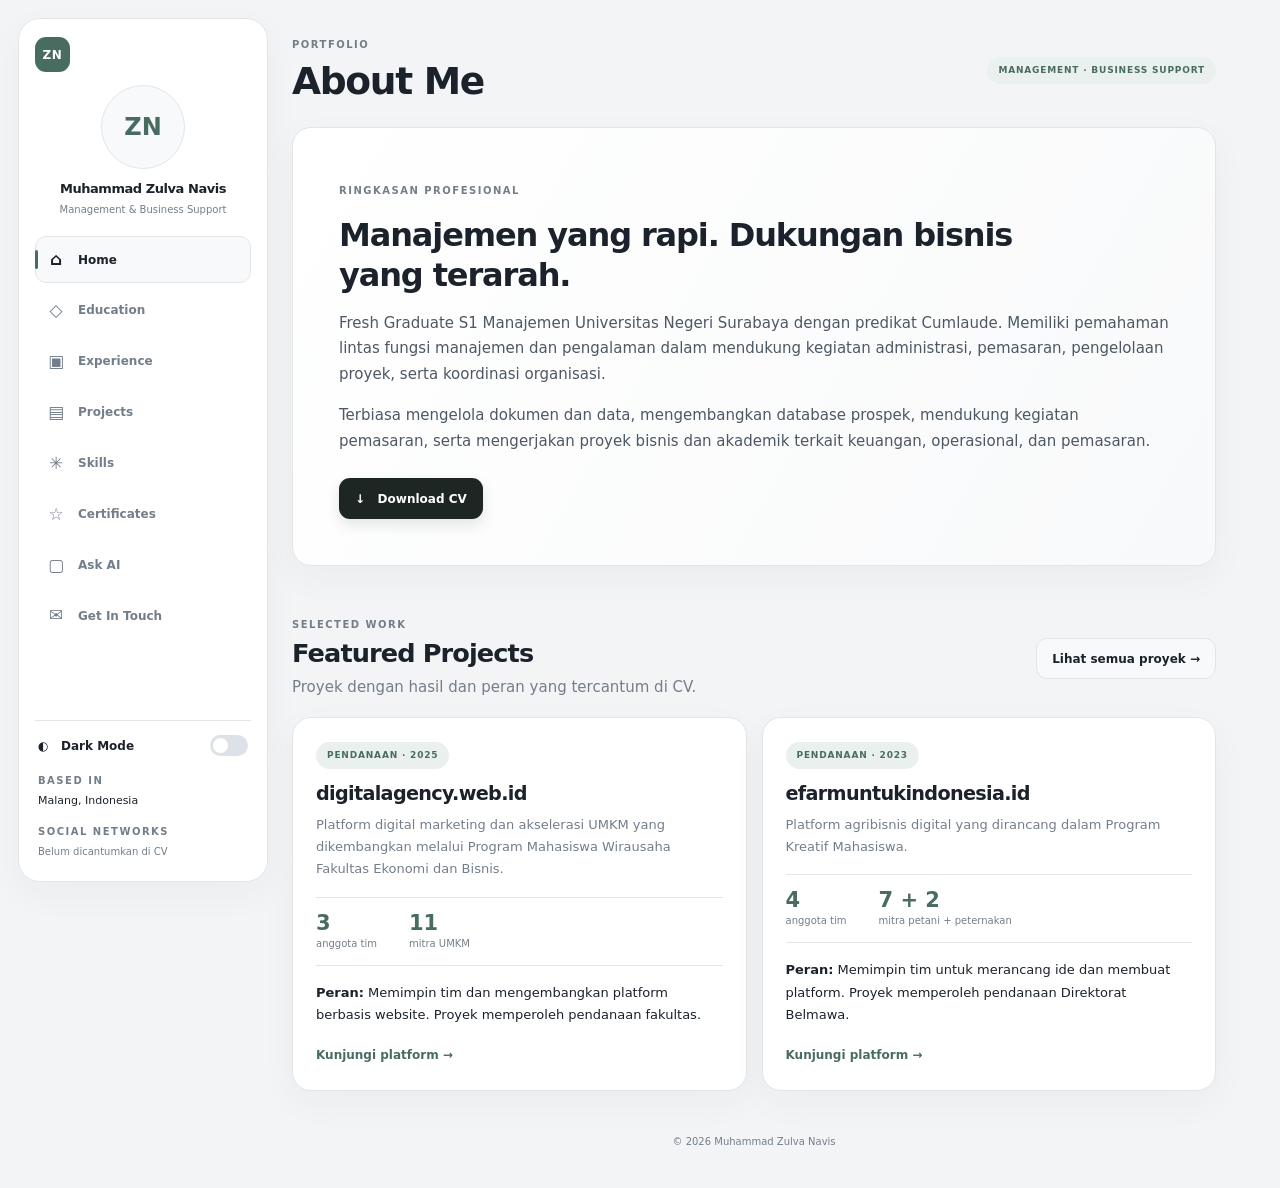
==== index.html @ bc04c15e "Update index.html" ====
<!doctype html>
<html lang="id">
<head>
  <meta charset="utf-8"><meta name="viewport" content="width=device-width, initial-scale=1">
  <meta name="description" content="Portfolio Muhammad Zulva Navis — Management & Business Support.">
  <title>Muhammad Zulva Navis | Portofolio</title>
  <link rel="stylesheet" href="styles.css">
</head>
<body data-page="home" data-level="root">
  <button class="mobile-menu" id="menu-toggle" aria-label="Buka menu" aria-expanded="false">☰</button>
  <div class="app-shell"><aside class="sidebar" id="sidebar"></aside>
    <main class="main-content">
      <header class="page-heading"><div><p class="eyebrow">PORTFOLIO</p><h1>About Me</h1></div><span class="status-pill">MANAGEMENT · BUSINESS SUPPORT</span></header>
      <section class="card intro-card"><p class="eyebrow">RINGKASAN PROFESIONAL</p><h2>Manajemen yang rapi. Dukungan bisnis yang terarah.</h2>
        <p>Fresh Graduate S1 Manajemen Universitas Negeri Surabaya dengan predikat Cumlaude. Memiliki pemahaman lintas fungsi manajemen dan pengalaman dalam mendukung kegiatan administrasi, pemasaran, pengelolaan proyek, serta koordinasi organisasi.</p>
        <p>Terbiasa mengelola dokumen dan data, mengembangkan database prospek, mendukung kegiatan pemasaran, serta mengerjakan proyek bisnis dan akademik terkait keuangan, operasional, dan pemasaran.</p>
        <a class="button primary" href="public/cv-muhammad-zulva-navis.pdf" download>↓ &nbsp; Download CV</a>
      </section>
      <section class="content-section"><div class="section-heading"><div><p class="eyebrow">SELECTED WORK</p><h2>Featured Projects</h2><p class="muted">Proyek dengan hasil dan peran yang tercantum di CV.</p></div><a class="button secondary" href="projects/">Lihat semua proyek →</a></div>
        <div class="project-grid">
          <article class="card project-card"><span class="tag">PENDANAAN · 2025</span><h3>digitalagency.web.id</h3><p>Platform digital marketing dan akselerasi UMKM yang dikembangkan melalui Program Mahasiswa Wirausaha Fakultas Ekonomi dan Bisnis.</p><div class="metrics"><div><strong>3</strong><span>anggota tim</span></div><div><strong>11</strong><span>mitra UMKM</span></div></div><p class="role"><b>Peran:</b> Memimpin tim dan mengembangkan platform berbasis website. Proyek memperoleh pendanaan fakultas.</p><a class="text-link" href="https://digitalagency.web.id" target="_blank" rel="noreferrer">Kunjungi platform →</a></article>
          <article class="card project-card"><span class="tag">PENDANAAN · 2023</span><h3>efarmuntukindonesia.id</h3><p>Platform agribisnis digital yang dirancang dalam Program Kreatif Mahasiswa.</p><div class="metrics"><div><strong>4</strong><span>anggota tim</span></div><div><strong>7 + 2</strong><span>mitra petani + peternakan</span></div></div><p class="role"><b>Peran:</b> Memimpin tim untuk merancang ide dan membuat platform. Proyek memperoleh pendanaan Direktorat Belmawa.</p><a class="text-link" href="https://efarmuntukindonesia.id" target="_blank" rel="noreferrer">Kunjungi platform →</a></article>
        </div>
      </section>
      <footer class="site-footer">© <span class="current-year"></span> Muhammad Zulva Navis</footer>
    </main>
  </div><script src="script.js"></script>
</body>
</html>
---- styles.css ----
:root{color-scheme:light;--bg:#f3f4f6;--surface:#fff;--surface-soft:#f8f9fa;--text:#1b222b;--muted:#737e8a;--line:#e2e6e9;--accent:#496c60;--accent-soft:#eaf0ed;--shadow:0 12px 36px #2330260a}
*{box-sizing:border-box}html{min-width:320px}body{margin:0;background:var(--bg);color:var(--text);font:15px/1.7 'DM Sans',Inter,ui-sans-serif,system-ui,-apple-system,'Segoe UI',sans-serif}h1,h2,h3{font-family:Manrope,Inter,ui-sans-serif,system-ui,-apple-system,'Segoe UI',sans-serif;line-height:1.25;letter-spacing:-.035em;margin-top:0}h1{font-size:clamp(1.8rem,3vw,2.35rem);margin:0}h2{font-size:clamp(1.25rem,2vw,1.7rem);margin:0 0 .65rem}h3{font-size:1.14rem;margin:0 0 .55rem}p{margin:.5rem 0 1rem}a{color:inherit}.app-shell{max-width:1600px;margin:0 auto}.sidebar{position:fixed;inset:18px auto 18px max(18px,calc((100vw - 1600px)/2 + 18px));width:250px;background:var(--surface);border:1px solid var(--line);border-radius:22px;padding:18px 16px;display:flex;flex-direction:column;z-index:5;overflow-y:auto;overscroll-behavior-y:contain;scrollbar-width:thin;scrollbar-color:var(--line) transparent;box-shadow:var(--shadow)}.brand{display:grid;place-items:center;width:35px;height:35px;border-radius:11px;background:var(--accent);color:#fff;text-decoration:none;font:800 12px Manrope,system-ui;letter-spacing:.06em}.identity{text-align:center;padding:13px 0 18px}.avatar{display:grid;place-items:center;width:84px;height:84px;margin:0 auto 12px;border:1px solid var(--line);border-radius:50%;background:var(--surface-soft);color:var(--accent);font:800 24px Manrope,system-ui;box-shadow:0 5px 15px #00000001}.identity h2{font-size:13px;margin:0 0 4px}.identity p{font-size:10px;color:var(--muted);margin:0}.sidebar nav{display:grid;gap:4px}.nav-link{position:relative;display:flex;align-items:center;gap:13px;min-height:39px;padding:8px 11px;border:1px solid transparent;border-radius:11px;text-decoration:none;color:var(--muted);font-size:12px;font-weight:650;transition:background .16s,color .16s,border-color .16s}.nav-icon{width:18px;text-align:center;font-size:17px}.nav-link:hover,.nav-link[aria-current="page"]{background:var(--surface-soft);border-color:var(--line);color:var(--text)}.nav-link[aria-current="page"]::before{content:'';width:3px;height:19px;position:absolute;margin-left:-12px;border-radius:4px;background:var(--accent)}.sidebar-bottom{margin-top:auto;padding:14px 3px 0;border-top:1px solid var(--line);font-size:11px}.sidebar-bottom p{margin:3px 0}.side-caption,.eyebrow{font-size:10px;letter-spacing:.15em;font-weight:750;color:var(--muted)}.theme-control{display:flex;align-items:center;justify-content:space-between;gap:10px;margin-bottom:16px;font-size:12px;font-weight:650;cursor:pointer}.theme-control input{position:absolute;opacity:0}.switch{width:38px;height:21px;border-radius:99px;background:#dce2e7;position:relative;transition:.2s}.switch::after{content:'';position:absolute;left:3px;top:3px;width:15px;height:15px;border-radius:50%;background:#fff;transition:.2s}.theme-control input:checked+.switch{background:var(--accent)}.theme-control input:checked+.switch::after{transform:translateX(17px)}.social-note{font-size:10px;color:var(--muted)}.main-content{margin-left:292px;padding:36px clamp(24px,5vw,74px) 28px 0;max-width:calc(1600px - 260px)}.page-heading,.section-heading{display:flex;justify-content:space-between;align-items:center;gap:18px;margin-bottom:22px}.page-heading{min-height:55px}.page-heading .eyebrow,.section-heading .eyebrow{margin:0 0 5px}.page-heading p.muted,.section-heading p.muted{margin:5px 0 0}.status-pill,.tag{display:inline-flex;align-items:center;border-radius:99px;background:var(--accent-soft);color:var(--accent);padding:6px 11px;font-weight:750;font-size:9px;letter-spacing:.09em}.card{background:var(--surface);border:1px solid var(--line);border-radius:19px;box-shadow:var(--shadow)}.intro-card{padding:clamp(24px,4vw,46px);background:linear-gradient(120deg,var(--surface),var(--surface-soft))}.intro-card h2{max-width:720px;font-size:clamp(1.5rem,2.5vw,2rem);margin:.5rem 0 1rem}.intro-card>p:not(.eyebrow){max-width:900px;color:#4d5864}.button{display:inline-flex;align-items:center;justify-content:center;min-height:41px;padding:9px 15px;border:1px solid transparent;border-radius:11px;text-decoration:none;font:700 12px 'DM Sans',Inter,system-ui,sans-serif;white-space:nowrap;cursor:pointer;transition:transform .15s,background .15s}.button:hover{transform:translateY(-1px)}.primary{background:#1d2622;color:white;box-shadow:0 6px 14px #12201b1c}.intro-card .button{margin-top:8px}.secondary{background:var(--surface-soft);border-color:var(--line);color:var(--text)}.content-section{margin-top:50px}.section-heading{margin-bottom:16px}.section-heading h2{margin:0}.muted{color:var(--muted)}.project-grid{display:grid;grid-template-columns:repeat(2,minmax(0,1fr));gap:15px}.project-card{padding:23px}.project-card h2,.project-card h3{font-size:1.2rem;margin:13px 0 7px;overflow-wrap:anywhere}.project-card>p{color:var(--muted);font-size:13px}.project-card .role{color:var(--text)}.metrics{display:flex;gap:32px;margin:16px 0;padding:13px 0;border-block:1px solid var(--line)}.metrics div{display:grid}.metrics strong{font:800 21px Manrope,system-ui;color:var(--accent)}.metrics span{font-size:10px;color:var(--muted)}.text-link{font-size:12px;color:var(--accent);font-weight:750;text-decoration:none}.text-link:hover{text-decoration:underline}.site-footer{padding:42px 0 10px;text-align:center;color:var(--muted);font-size:10px}.education-card{display:flex;align-items:center;gap:22px;padding:clamp(25px,5vw,48px)}.edu-mark{display:grid;place-items:center;flex:0 0 auto;width:74px;height:74px;border-radius:18px;background:var(--accent-soft);color:var(--accent);font:800 14px Manrope,system-ui}.education-card h2{font-size:1.65rem}.education-card p{margin:.3rem 0}.education-facts{display:flex;gap:12px;margin-top:18px}.education-facts span{padding:7px 11px;background:var(--surface-soft);border:1px solid var(--line);border-radius:10px;font-size:12px}.education-facts b{color:var(--accent)}.timeline{display:grid;gap:14px}.timeline-card{padding:23px 25px;border-left:3px solid var(--accent)}.date{color:var(--accent);font-size:10px;letter-spacing:.1em;font-weight:750}.timeline-card h2,.leadership-card h2{margin:7px 0 2px;font-size:1.2rem}.timeline-card p{margin:2px 0}.timeline-card ul{padding-left:19px;margin:.8rem 0 0;color:#4e5966;font-size:13px}.timeline-card li+li{margin-top:5px}.leadership-card{padding:25px}.leadership-card>p{color:#4e5966}.highlight-stat{display:flex;align-items:center;gap:14px;padding:14px 17px;margin-top:17px;border-radius:13px;background:var(--accent-soft)}.highlight-stat strong{font:800 28px Manrope,system-ui;color:var(--accent)}.highlight-stat span{font-size:12px;color:var(--muted)}.project-list{display:grid;gap:14px}.project-list .project-card{padding:24px 26px}.project-list .project-card h2{font-size:1.35rem}.project-list .metrics{max-width:340px}.skills-grid{display:grid;grid-template-columns:repeat(2,minmax(0,1fr));gap:15px}.skills-card{padding:25px}.icon-tile{display:grid;place-items:center;width:40px;height:40px;border-radius:12px;background:var(--accent-soft);color:var(--accent);font-size:19px}.skills-card .eyebrow{margin:18px 0 5px}.skills-card h2{font-size:1.25rem}.tag-list{display:flex;flex-wrap:wrap;gap:8px;list-style:none;padding:0;margin:16px 0 0}.tag-list li{padding:7px 10px;border:1px solid var(--line);background:var(--surface-soft);border-radius:9px;color:var(--muted);font-size:11px}.note{font-size:11px;color:var(--muted);margin:14px 3px}.certificate-grid{display:grid;grid-template-columns:repeat(2,minmax(0,1fr));gap:13px}.certificate-card{padding:21px}.certificate-card h2{font-size:1rem;margin:9px 0 5px}.certificate-card p{font-size:12px;color:var(--muted);margin:0}.ask-card{max-width:880px;padding:26px}.ask-intro{display:flex;gap:14px;align-items:flex-start;margin-bottom:22px}.ask-intro h2{font-size:1.25rem;margin:2px 0 5px}.ask-intro p{font-size:12px;margin:0}.ask-card label{display:block;font-weight:700;font-size:12px;margin-bottom:8px}.ask-row{display:flex;gap:9px}.ask-row input{flex:1;min-width:0;border:1px solid var(--line);border-radius:11px;padding:10px 13px;background:var(--surface-soft);color:var(--text);font:inherit;font-size:13px}.suggestions{display:flex;flex-wrap:wrap;gap:8px;margin-top:12px}.suggestions button{border:1px solid var(--line);border-radius:99px;background:var(--surface-soft);color:var(--muted);padding:7px 10px;font:600 10px 'DM Sans',Inter,system-ui,sans-serif;cursor:pointer}.suggestions button:hover{color:var(--text);border-color:var(--accent)}.answer{min-height:48px;padding:13px 15px;margin-top:16px;border-radius:11px;background:var(--surface-soft);color:var(--muted);font-size:12px}.contact-card{max-width:850px;padding:clamp(25px,5vw,46px)}.contact-card h2{max-width:600px;margin:.5rem 0;font-size:clamp(1.45rem,2.4vw,1.9rem)}.contact-methods{display:grid;gap:10px;margin-top:28px}.contact-method{display:flex;align-items:center;gap:13px;padding:13px;border:1px solid var(--line);border-radius:13px;text-decoration:none;background:var(--surface-soft)}.contact-method>span:nth-child(2){display:grid;min-width:0}.contact-method small{font-size:9px;color:var(--muted);letter-spacing:.12em;font-weight:750}.contact-method b{font-size:12px;overflow-wrap:anywhere}.contact-method .arrow{margin-left:auto;color:var(--accent)}
.mobile-menu{display:none}body.dark{color-scheme:dark;--bg:#121715;--surface:#1a211e;--surface-soft:#202925;--text:#edf3ef;--muted:#a1ada6;--line:#303b35;--accent:#91bda8;--accent-soft:#263a31;--shadow:0 12px 36px #0002}body.dark .intro-card>p:not(.eyebrow),body.dark .timeline-card ul,body.dark .leadership-card>p{color:#c3cec7}
@media(max-width:1000px){.sidebar{width:218px;left:12px;inset-block:12px}.main-content{margin-left:252px;padding-right:22px}.certificate-grid,.skills-grid{grid-template-columns:1fr 1fr}}
@media(max-width:700px){.sidebar{inset:0 auto 0 0;width:min(82vw,290px);border-radius:0 20px 20px 0;transform:translateX(-105%);transition:transform .24s;box-shadow:0 0 0 100vmax #0006}.sidebar.open{transform:translateX(0)}.main-content{margin-left:0;padding:22px}.page-heading:not(:has(.status-pill)){align-items:flex-start}.section-heading{flex-direction:column}.section-heading>.button{margin-top:3px}.education-card{gap:13px}.education-card h2{font-size:1.2rem}.project-grid{grid-template-columns:1fr}.certificate-grid,.skills-grid{grid-template-columns:1fr}.mobile-menu{display:block}}
@media(max-width:390px){.page-heading:not(:has(.status-pill)){align-items:flex-start}.section-heading{flex-direction:column}.section-heading>.button{margin-top:3px}.education-card{gap:13px}.education-card h2{font-size:1rem}.education-card .edu-mark{width:60px;height:60px;font-size:11px}.education-facts{flex-direction:column}.education-facts span{font-size:10px}.timeline-card{padding:16px 18px}.project-card h2,.project-card h3{font-size:1rem}.contact-card h2{font-size:1.2rem}.ask-card{padding:16px}.contact-methods{gap:8px}.contact-method{padding:10px;font-size:11px}}
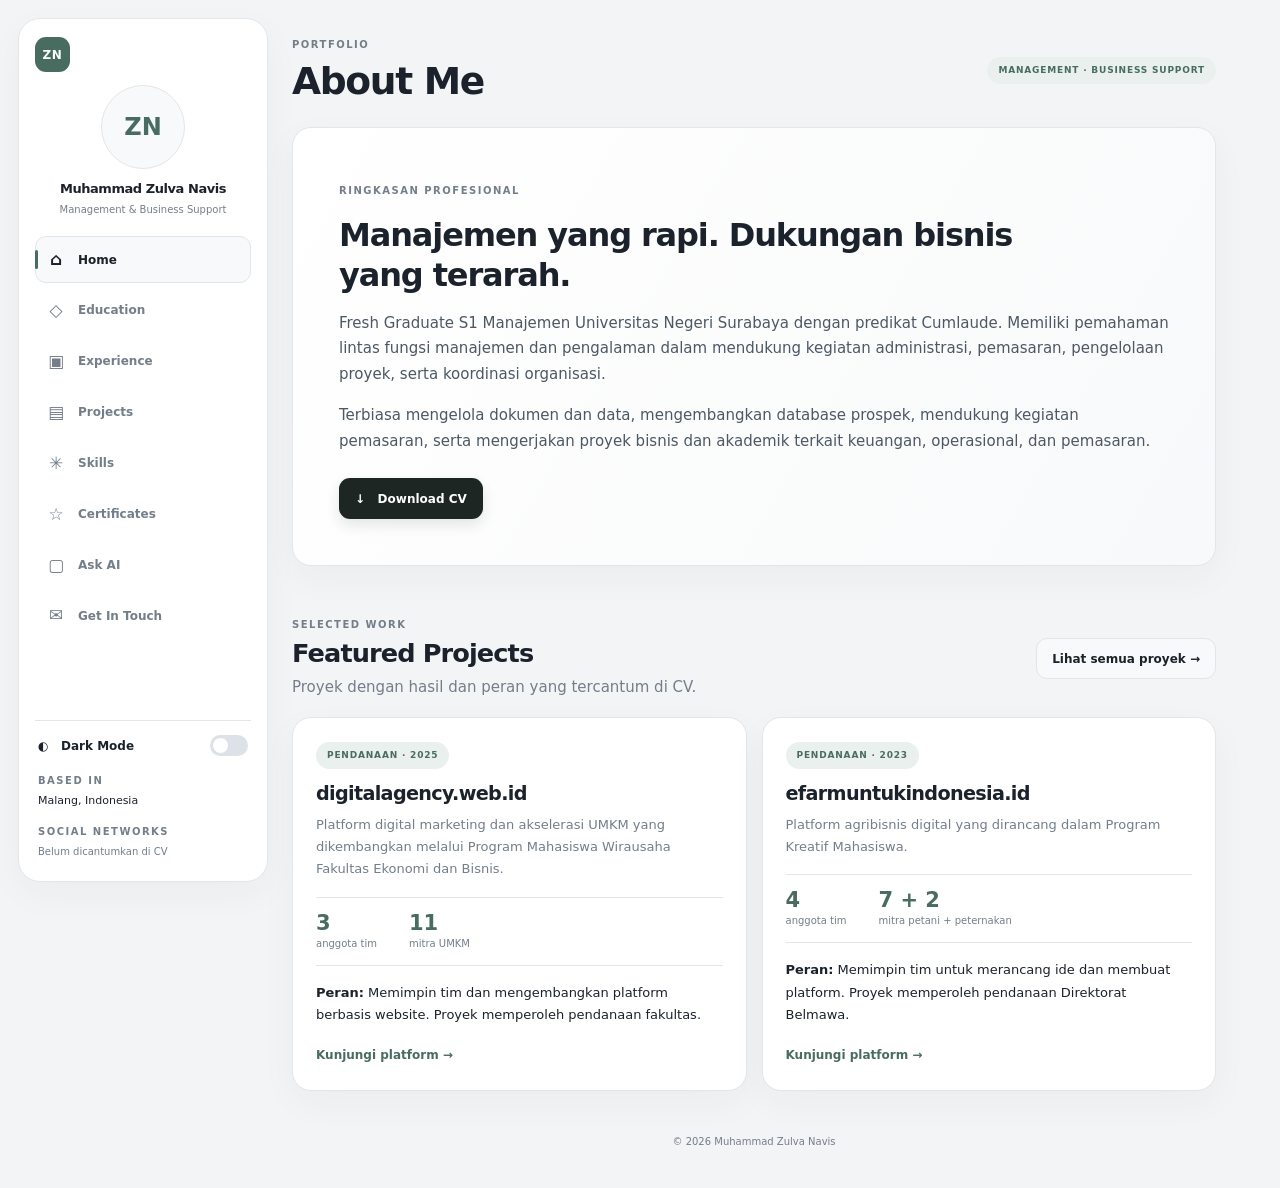
==== commit aa47cb6f: "Update index.html" ====
--- a/index.html
+++ b/index.html
@@ -3,7 +3,7 @@
 <head>
   <meta charset="utf-8"><meta name="viewport" content="width=device-width, initial-scale=1">
   <meta name="description" content="Portfolio Muhammad Zulva Navis — Management & Business Support.">
-  <title>Muhammad Zulva Navis | Portofolio</title>
+  <title>Muhammad Zulva Navis | Portfolio</title>
   <link rel="stylesheet" href="styles.css">
 </head>
 <body data-page="home" data-level="root">
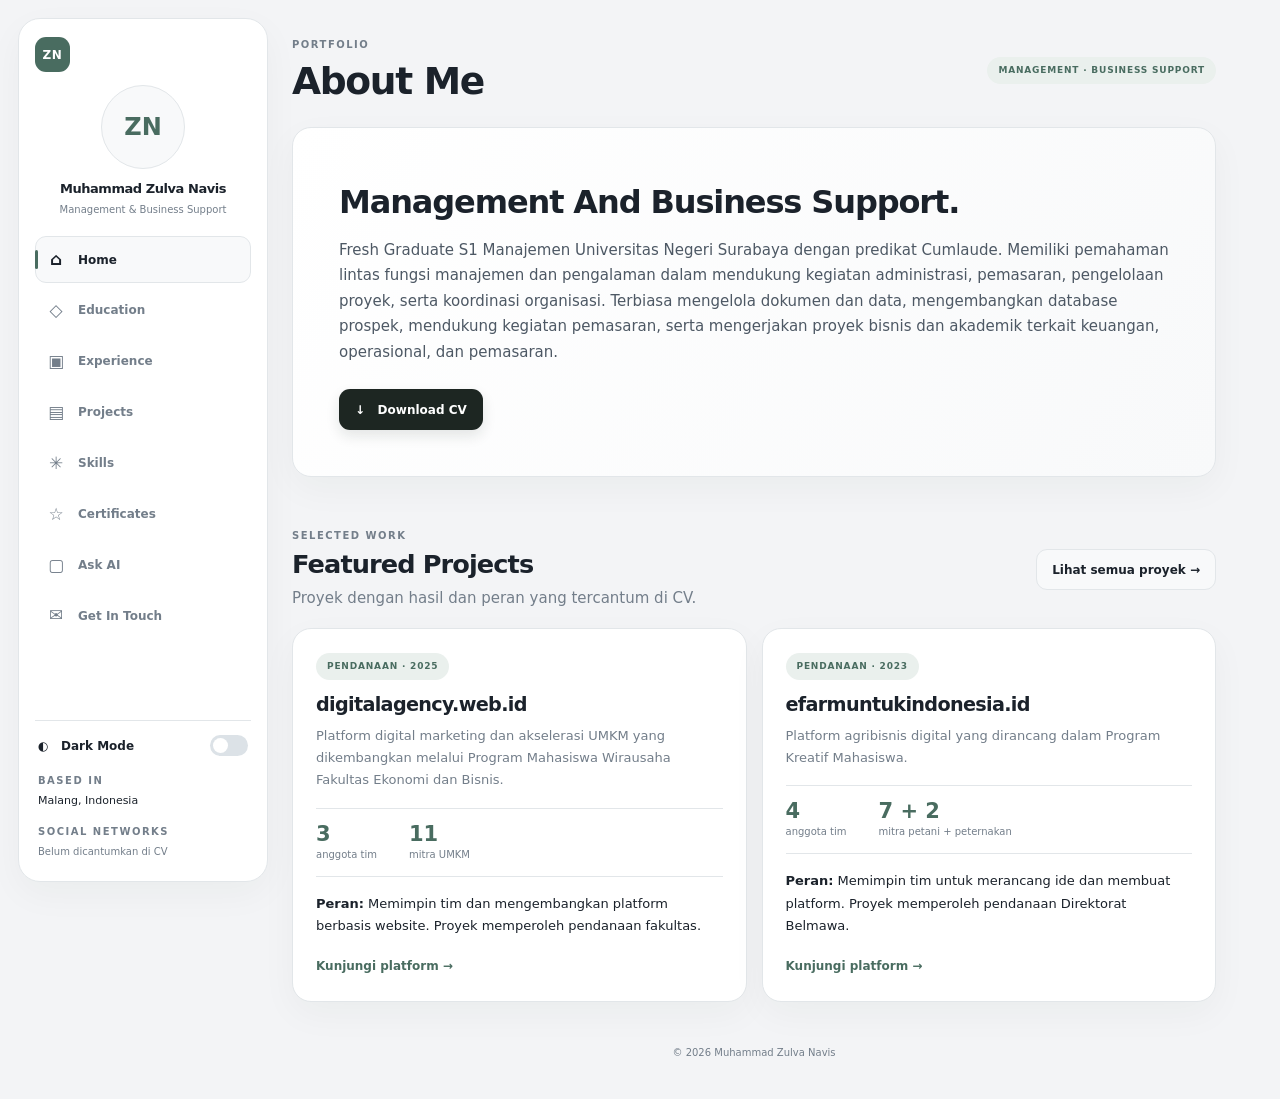
==== commit 7af12dbc: "Update index.html" ====
--- a/index.html
+++ b/index.html
@@ -11,9 +11,8 @@
   <div class="app-shell"><aside class="sidebar" id="sidebar"></aside>
     <main class="main-content">
       <header class="page-heading"><div><p class="eyebrow">PORTFOLIO</p><h1>About Me</h1></div><span class="status-pill">MANAGEMENT · BUSINESS SUPPORT</span></header>
-      <section class="card intro-card"><p class="eyebrow">RINGKASAN PROFESIONAL</p><h2>Manajemen yang rapi. Dukungan bisnis yang terarah.</h2>
-        <p>Fresh Graduate S1 Manajemen Universitas Negeri Surabaya dengan predikat Cumlaude. Memiliki pemahaman lintas fungsi manajemen dan pengalaman dalam mendukung kegiatan administrasi, pemasaran, pengelolaan proyek, serta koordinasi organisasi.</p>
-        <p>Terbiasa mengelola dokumen dan data, mengembangkan database prospek, mendukung kegiatan pemasaran, serta mengerjakan proyek bisnis dan akademik terkait keuangan, operasional, dan pemasaran.</p>
+      <section class="card intro-card"><h2>Management And Business Support.</h2>
+        <p>Fresh Graduate S1 Manajemen Universitas Negeri Surabaya dengan predikat Cumlaude. Memiliki pemahaman lintas fungsi manajemen dan pengalaman dalam mendukung kegiatan administrasi, pemasaran, pengelolaan proyek, serta koordinasi organisasi. Terbiasa mengelola dokumen dan data, mengembangkan database prospek, mendukung kegiatan pemasaran, serta mengerjakan proyek bisnis dan akademik terkait keuangan, operasional, dan pemasaran.</p>
         <a class="button primary" href="public/cv-muhammad-zulva-navis.pdf" download>↓ &nbsp; Download CV</a>
       </section>
       <section class="content-section"><div class="section-heading"><div><p class="eyebrow">SELECTED WORK</p><h2>Featured Projects</h2><p class="muted">Proyek dengan hasil dan peran yang tercantum di CV.</p></div><a class="button secondary" href="projects/">Lihat semua proyek →</a></div>
--- a/styles.css
+++ b/styles.css
@@ -1,6 +1,6 @@
-:root{color-scheme:light;--bg:#f3f4f6;--surface:#fff;--surface-soft:#f8f9fa;--text:#1b222b;--muted:#737e8a;--line:#e2e6e9;--accent:#496c60;--accent-soft:#eaf0ed;--shadow:0 12px 36px #2330260a}
-*{box-sizing:border-box}html{min-width:320px}body{margin:0;background:var(--bg);color:var(--text);font:15px/1.7 'DM Sans',Inter,ui-sans-serif,system-ui,-apple-system,'Segoe UI',sans-serif}h1,h2,h3{font-family:Manrope,Inter,ui-sans-serif,system-ui,-apple-system,'Segoe UI',sans-serif;line-height:1.25;letter-spacing:-.035em;margin-top:0}h1{font-size:clamp(1.8rem,3vw,2.35rem);margin:0}h2{font-size:clamp(1.25rem,2vw,1.7rem);margin:0 0 .65rem}h3{font-size:1.14rem;margin:0 0 .55rem}p{margin:.5rem 0 1rem}a{color:inherit}.app-shell{max-width:1600px;margin:0 auto}.sidebar{position:fixed;inset:18px auto 18px max(18px,calc((100vw - 1600px)/2 + 18px));width:250px;background:var(--surface);border:1px solid var(--line);border-radius:22px;padding:18px 16px;display:flex;flex-direction:column;z-index:5;overflow-y:auto;overscroll-behavior-y:contain;scrollbar-width:thin;scrollbar-color:var(--line) transparent;box-shadow:var(--shadow)}.brand{display:grid;place-items:center;width:35px;height:35px;border-radius:11px;background:var(--accent);color:#fff;text-decoration:none;font:800 12px Manrope,system-ui;letter-spacing:.06em}.identity{text-align:center;padding:13px 0 18px}.avatar{display:grid;place-items:center;width:84px;height:84px;margin:0 auto 12px;border:1px solid var(--line);border-radius:50%;background:var(--surface-soft);color:var(--accent);font:800 24px Manrope,system-ui;box-shadow:0 5px 15px #00000001}.identity h2{font-size:13px;margin:0 0 4px}.identity p{font-size:10px;color:var(--muted);margin:0}.sidebar nav{display:grid;gap:4px}.nav-link{position:relative;display:flex;align-items:center;gap:13px;min-height:39px;padding:8px 11px;border:1px solid transparent;border-radius:11px;text-decoration:none;color:var(--muted);font-size:12px;font-weight:650;transition:background .16s,color .16s,border-color .16s}.nav-icon{width:18px;text-align:center;font-size:17px}.nav-link:hover,.nav-link[aria-current="page"]{background:var(--surface-soft);border-color:var(--line);color:var(--text)}.nav-link[aria-current="page"]::before{content:'';width:3px;height:19px;position:absolute;margin-left:-12px;border-radius:4px;background:var(--accent)}.sidebar-bottom{margin-top:auto;padding:14px 3px 0;border-top:1px solid var(--line);font-size:11px}.sidebar-bottom p{margin:3px 0}.side-caption,.eyebrow{font-size:10px;letter-spacing:.15em;font-weight:750;color:var(--muted)}.theme-control{display:flex;align-items:center;justify-content:space-between;gap:10px;margin-bottom:16px;font-size:12px;font-weight:650;cursor:pointer}.theme-control input{position:absolute;opacity:0}.switch{width:38px;height:21px;border-radius:99px;background:#dce2e7;position:relative;transition:.2s}.switch::after{content:'';position:absolute;left:3px;top:3px;width:15px;height:15px;border-radius:50%;background:#fff;transition:.2s}.theme-control input:checked+.switch{background:var(--accent)}.theme-control input:checked+.switch::after{transform:translateX(17px)}.social-note{font-size:10px;color:var(--muted)}.main-content{margin-left:292px;padding:36px clamp(24px,5vw,74px) 28px 0;max-width:calc(1600px - 260px)}.page-heading,.section-heading{display:flex;justify-content:space-between;align-items:center;gap:18px;margin-bottom:22px}.page-heading{min-height:55px}.page-heading .eyebrow,.section-heading .eyebrow{margin:0 0 5px}.page-heading p.muted,.section-heading p.muted{margin:5px 0 0}.status-pill,.tag{display:inline-flex;align-items:center;border-radius:99px;background:var(--accent-soft);color:var(--accent);padding:6px 11px;font-weight:750;font-size:9px;letter-spacing:.09em}.card{background:var(--surface);border:1px solid var(--line);border-radius:19px;box-shadow:var(--shadow)}.intro-card{padding:clamp(24px,4vw,46px);background:linear-gradient(120deg,var(--surface),var(--surface-soft))}.intro-card h2{max-width:720px;font-size:clamp(1.5rem,2.5vw,2rem);margin:.5rem 0 1rem}.intro-card>p:not(.eyebrow){max-width:900px;color:#4d5864}.button{display:inline-flex;align-items:center;justify-content:center;min-height:41px;padding:9px 15px;border:1px solid transparent;border-radius:11px;text-decoration:none;font:700 12px 'DM Sans',Inter,system-ui,sans-serif;white-space:nowrap;cursor:pointer;transition:transform .15s,background .15s}.button:hover{transform:translateY(-1px)}.primary{background:#1d2622;color:white;box-shadow:0 6px 14px #12201b1c}.intro-card .button{margin-top:8px}.secondary{background:var(--surface-soft);border-color:var(--line);color:var(--text)}.content-section{margin-top:50px}.section-heading{margin-bottom:16px}.section-heading h2{margin:0}.muted{color:var(--muted)}.project-grid{display:grid;grid-template-columns:repeat(2,minmax(0,1fr));gap:15px}.project-card{padding:23px}.project-card h2,.project-card h3{font-size:1.2rem;margin:13px 0 7px;overflow-wrap:anywhere}.project-card>p{color:var(--muted);font-size:13px}.project-card .role{color:var(--text)}.metrics{display:flex;gap:32px;margin:16px 0;padding:13px 0;border-block:1px solid var(--line)}.metrics div{display:grid}.metrics strong{font:800 21px Manrope,system-ui;color:var(--accent)}.metrics span{font-size:10px;color:var(--muted)}.text-link{font-size:12px;color:var(--accent);font-weight:750;text-decoration:none}.text-link:hover{text-decoration:underline}.site-footer{padding:42px 0 10px;text-align:center;color:var(--muted);font-size:10px}.education-card{display:flex;align-items:center;gap:22px;padding:clamp(25px,5vw,48px)}.edu-mark{display:grid;place-items:center;flex:0 0 auto;width:74px;height:74px;border-radius:18px;background:var(--accent-soft);color:var(--accent);font:800 14px Manrope,system-ui}.education-card h2{font-size:1.65rem}.education-card p{margin:.3rem 0}.education-facts{display:flex;gap:12px;margin-top:18px}.education-facts span{padding:7px 11px;background:var(--surface-soft);border:1px solid var(--line);border-radius:10px;font-size:12px}.education-facts b{color:var(--accent)}.timeline{display:grid;gap:14px}.timeline-card{padding:23px 25px;border-left:3px solid var(--accent)}.date{color:var(--accent);font-size:10px;letter-spacing:.1em;font-weight:750}.timeline-card h2,.leadership-card h2{margin:7px 0 2px;font-size:1.2rem}.timeline-card p{margin:2px 0}.timeline-card ul{padding-left:19px;margin:.8rem 0 0;color:#4e5966;font-size:13px}.timeline-card li+li{margin-top:5px}.leadership-card{padding:25px}.leadership-card>p{color:#4e5966}.highlight-stat{display:flex;align-items:center;gap:14px;padding:14px 17px;margin-top:17px;border-radius:13px;background:var(--accent-soft)}.highlight-stat strong{font:800 28px Manrope,system-ui;color:var(--accent)}.highlight-stat span{font-size:12px;color:var(--muted)}.project-list{display:grid;gap:14px}.project-list .project-card{padding:24px 26px}.project-list .project-card h2{font-size:1.35rem}.project-list .metrics{max-width:340px}.skills-grid{display:grid;grid-template-columns:repeat(2,minmax(0,1fr));gap:15px}.skills-card{padding:25px}.icon-tile{display:grid;place-items:center;width:40px;height:40px;border-radius:12px;background:var(--accent-soft);color:var(--accent);font-size:19px}.skills-card .eyebrow{margin:18px 0 5px}.skills-card h2{font-size:1.25rem}.tag-list{display:flex;flex-wrap:wrap;gap:8px;list-style:none;padding:0;margin:16px 0 0}.tag-list li{padding:7px 10px;border:1px solid var(--line);background:var(--surface-soft);border-radius:9px;color:var(--muted);font-size:11px}.note{font-size:11px;color:var(--muted);margin:14px 3px}.certificate-grid{display:grid;grid-template-columns:repeat(2,minmax(0,1fr));gap:13px}.certificate-card{padding:21px}.certificate-card h2{font-size:1rem;margin:9px 0 5px}.certificate-card p{font-size:12px;color:var(--muted);margin:0}.ask-card{max-width:880px;padding:26px}.ask-intro{display:flex;gap:14px;align-items:flex-start;margin-bottom:22px}.ask-intro h2{font-size:1.25rem;margin:2px 0 5px}.ask-intro p{font-size:12px;margin:0}.ask-card label{display:block;font-weight:700;font-size:12px;margin-bottom:8px}.ask-row{display:flex;gap:9px}.ask-row input{flex:1;min-width:0;border:1px solid var(--line);border-radius:11px;padding:10px 13px;background:var(--surface-soft);color:var(--text);font:inherit;font-size:13px}.suggestions{display:flex;flex-wrap:wrap;gap:8px;margin-top:12px}.suggestions button{border:1px solid var(--line);border-radius:99px;background:var(--surface-soft);color:var(--muted);padding:7px 10px;font:600 10px 'DM Sans',Inter,system-ui,sans-serif;cursor:pointer}.suggestions button:hover{color:var(--text);border-color:var(--accent)}.answer{min-height:48px;padding:13px 15px;margin-top:16px;border-radius:11px;background:var(--surface-soft);color:var(--muted);font-size:12px}.contact-card{max-width:850px;padding:clamp(25px,5vw,46px)}.contact-card h2{max-width:600px;margin:.5rem 0;font-size:clamp(1.45rem,2.4vw,1.9rem)}.contact-methods{display:grid;gap:10px;margin-top:28px}.contact-method{display:flex;align-items:center;gap:13px;padding:13px;border:1px solid var(--line);border-radius:13px;text-decoration:none;background:var(--surface-soft)}.contact-method>span:nth-child(2){display:grid;min-width:0}.contact-method small{font-size:9px;color:var(--muted);letter-spacing:.12em;font-weight:750}.contact-method b{font-size:12px;overflow-wrap:anywhere}.contact-method .arrow{margin-left:auto;color:var(--accent)}
-.mobile-menu{display:none}body.dark{color-scheme:dark;--bg:#121715;--surface:#1a211e;--surface-soft:#202925;--text:#edf3ef;--muted:#a1ada6;--line:#303b35;--accent:#91bda8;--accent-soft:#263a31;--shadow:0 12px 36px #0002}body.dark .intro-card>p:not(.eyebrow),body.dark .timeline-card ul,body.dark .leadership-card>p{color:#c3cec7}
-@media(max-width:1000px){.sidebar{width:218px;left:12px;inset-block:12px}.main-content{margin-left:252px;padding-right:22px}.certificate-grid,.skills-grid{grid-template-columns:1fr 1fr}}
-@media(max-width:700px){.sidebar{inset:0 auto 0 0;width:min(82vw,290px);border-radius:0 20px 20px 0;transform:translateX(-105%);transition:transform .24s;box-shadow:0 0 0 100vmax #0006}.sidebar.open{transform:translateX(0)}.main-content{margin-left:0;padding:22px}.page-heading:not(:has(.status-pill)){align-items:flex-start}.section-heading{flex-direction:column}.section-heading>.button{margin-top:3px}.education-card{gap:13px}.education-card h2{font-size:1.2rem}.project-grid{grid-template-columns:1fr}.certificate-grid,.skills-grid{grid-template-columns:1fr}.mobile-menu{display:block}}
-@media(max-width:390px){.page-heading:not(:has(.status-pill)){align-items:flex-start}.section-heading{flex-direction:column}.section-heading>.button{margin-top:3px}.education-card{gap:13px}.education-card h2{font-size:1rem}.education-card .edu-mark{width:60px;height:60px;font-size:11px}.education-facts{flex-direction:column}.education-facts span{font-size:10px}.timeline-card{padding:16px 18px}.project-card h2,.project-card h3{font-size:1rem}.contact-card h2{font-size:1.2rem}.ask-card{padding:16px}.contact-methods{gap:8px}.contact-method{padding:10px;font-size:11px}}
+:root{color-scheme:light;--bg:#f3f4f6;--surface:#fff;--surface-soft:#f8f9fa;--text:#1b222b;--muted:#737e8a;--line:#e2e6e9;--accent:#496c60;--accent-soft:#eaf0ed;--shadow:0 12px 36px #2330260a}
+*{box-sizing:border-box}html{min-width:320px}body{margin:0;background:var(--bg);color:var(--text);font:15px/1.7 'DM Sans',Inter,ui-sans-serif,system-ui,-apple-system,'Segoe UI',sans-serif}h1,h2,h3{font-family:Manrope,Inter,ui-sans-serif,system-ui,-apple-system,'Segoe UI',sans-serif;line-height:1.25;letter-spacing:-.035em;margin-top:0}h1{font-size:clamp(1.8rem,3vw,2.35rem);margin:0}h2{font-size:clamp(1.25rem,2vw,1.7rem);margin:0 0 .65rem}h3{font-size:1.14rem;margin:0 0 .55rem}p{margin:.5rem 0 1rem}a{color:inherit}.app-shell{max-width:1600px;margin:0 auto}.sidebar{position:fixed;inset:18px auto 18px max(18px,calc((100vw - 1600px)/2 + 18px));width:250px;background:var(--surface);border:1px solid var(--line);border-radius:22px;padding:18px 16px;display:flex;flex-direction:column;z-index:5;overflow-y:auto;overscroll-behavior-y:contain;scrollbar-width:thin;scrollbar-color:var(--line) transparent;box-shadow:var(--shadow)}.brand{display:grid;place-items:center;width:35px;height:35px;border-radius:11px;background:var(--accent);color:#fff;text-decoration:none;font:800 12px Manrope,system-ui;letter-spacing:.06em}.identity{text-align:center;padding:13px 0 18px}.avatar{display:grid;place-items:center;width:84px;height:84px;margin:0 auto 12px;border:1px solid var(--line);border-radius:50%;background:var(--surface-soft);color:var(--accent);font:800 24px Manrope,system-ui;box-shadow:0 5px 15px #00000001}.identity h2{font-size:13px;margin:0 0 4px}.identity p{font-size:10px;color:var(--muted);margin:0}.sidebar nav{display:grid;gap:4px}.nav-link{position:relative;display:flex;align-items:center;gap:13px;min-height:39px;padding:8px 11px;border:1px solid transparent;border-radius:11px;text-decoration:none;color:var(--muted);font-size:12px;font-weight:650;transition:background .16s,color .16s,border-color .16s}.nav-icon{width:18px;text-align:center;font-size:17px}.nav-link:hover,.nav-link[aria-current="page"]{background:var(--surface-soft);border-color:var(--line);color:var(--text)}.nav-link[aria-current="page"]::before{content:'';width:3px;height:19px;position:absolute;margin-left:-12px;border-radius:4px;background:var(--accent)}.sidebar-bottom{margin-top:auto;padding:14px 3px 0;border-top:1px solid var(--line);font-size:11px}.sidebar-bottom p{margin:3px 0}.side-caption,.eyebrow{font-size:10px;letter-spacing:.15em;font-weight:750;color:var(--muted)}.theme-control{display:flex;align-items:center;justify-content:space-between;gap:10px;margin-bottom:16px;font-size:12px;font-weight:650;cursor:pointer}.theme-control input{position:absolute;opacity:0}.switch{width:38px;height:21px;border-radius:99px;background:#dce2e7;position:relative;transition:.2s}.switch::after{content:'';position:absolute;left:3px;top:3px;width:15px;height:15px;border-radius:50%;background:#fff;transition:.2s}.theme-control input:checked+.switch{background:var(--accent)}.theme-control input:checked+.switch::after{transform:translateX(17px)}.social-note{font-size:10px;color:var(--muted)}.main-content{margin-left:292px;padding:36px clamp(24px,5vw,74px) 28px 0;max-width:calc(1600px - 260px)}.page-heading,.section-heading{display:flex;justify-content:space-between;align-items:center;gap:18px;margin-bottom:22px}.page-heading{min-height:55px}.page-heading .eyebrow,.section-heading .eyebrow{margin:0 0 5px}.page-heading p.muted,.section-heading p.muted{margin:5px 0 0}.status-pill,.tag{display:inline-flex;align-items:center;border-radius:99px;background:var(--accent-soft);color:var(--accent);padding:6px 11px;font-weight:750;font-size:9px;letter-spacing:.09em}.card{background:var(--surface);border:1px solid var(--line);border-radius:19px;box-shadow:var(--shadow)}.intro-card{padding:clamp(24px,4vw,46px);background:linear-gradient(120deg,var(--surface),var(--surface-soft))}.intro-card h2{max-width:720px;font-size:clamp(1.5rem,2.5vw,2rem);margin:.5rem 0 1rem}.intro-card>p:not(.eyebrow){max-width:900px;color:#4d5864}.button{display:inline-flex;align-items:center;justify-content:center;min-height:41px;padding:9px 15px;border:1px solid transparent;border-radius:11px;text-decoration:none;font:700 12px 'DM Sans',Inter,system-ui,sans-serif;white-space:nowrap;cursor:pointer;transition:transform .15s,background .15s}.button:hover{transform:translateY(-1px)}.primary{background:#1d2622;color:white;box-shadow:0 6px 14px #12201b1c}.intro-card .button{margin-top:8px}.secondary{background:var(--surface-soft);border-color:var(--line);color:var(--text)}.content-section{margin-top:50px}.section-heading{margin-bottom:16px}.section-heading h2{margin:0}.muted{color:var(--muted)}.project-grid{display:grid;grid-template-columns:repeat(2,minmax(0,1fr));gap:15px}.project-card{padding:23px}.project-card h2,.project-card h3{font-size:1.2rem;margin:13px 0 7px;overflow-wrap:anywhere}.project-card>p{color:var(--muted);font-size:13px}.project-card .role{color:var(--text)}.metrics{display:flex;gap:32px;margin:16px 0;padding:13px 0;border-block:1px solid var(--line)}.metrics div{display:grid}.metrics strong{font:800 21px Manrope,system-ui;color:var(--accent)}.metrics span{font-size:10px;color:var(--muted)}.text-link{font-size:12px;color:var(--accent);font-weight:750;text-decoration:none}.text-link:hover{text-decoration:underline}.site-footer{padding:42px 0 10px;text-align:center;color:var(--muted);font-size:10px}.education-card{display:flex;align-items:center;gap:22px;padding:clamp(25px,5vw,48px)}.edu-mark{display:grid;place-items:center;flex:0 0 auto;width:74px;height:74px;border-radius:18px;background:var(--accent-soft);color:var(--accent);font:800 14px Manrope,system-ui}.education-card h2{font-size:1.65rem}.education-card p{margin:.3rem 0}.education-facts{display:flex;gap:12px;margin-top:18px}.education-facts span{padding:7px 11px;background:var(--surface-soft);border:1px solid var(--line);border-radius:10px;font-size:12px}.education-facts b{color:var(--accent)}.timeline{display:grid;gap:14px}.timeline-card{padding:23px 25px;border-left:3px solid var(--accent)}.date{color:var(--accent);font-size:10px;letter-spacing:.1em;font-weight:750}.timeline-card h2,.leadership-card h2{margin:7px 0 2px;font-size:1.2rem}.timeline-card p{margin:2px 0}.timeline-card ul{padding-left:19px;margin:.8rem 0 0;color:#4e5966;font-size:13px}.timeline-card li+li{margin-top:5px}.leadership-card{padding:25px}.leadership-card>p{color:#4e5966}.highlight-stat{display:flex;align-items:center;gap:14px;padding:14px 17px;margin-top:17px;border-radius:13px;background:var(--accent-soft)}.highlight-stat strong{font:800 28px Manrope,system-ui;color:var(--accent)}.highlight-stat span{font-size:12px;color:var(--muted)}.project-list{display:grid;gap:14px}.project-list .project-card{padding:24px 26px}.project-list .project-card h2{font-size:1.35rem}.project-list .metrics{max-width:340px}.skills-grid{display:grid;grid-template-columns:repeat(2,minmax(0,1fr));gap:15px}.skills-card{padding:25px}.icon-tile{display:grid;place-items:center;width:40px;height:40px;border-radius:12px;background:var(--accent-soft);color:var(--accent);font-size:19px}.skills-card .eyebrow{margin:18px 0 5px}.skills-card h2{font-size:1.25rem}.tag-list{display:flex;flex-wrap:wrap;gap:8px;list-style:none;padding:0;margin:16px 0 0}.tag-list li{padding:7px 10px;border:1px solid var(--line);background:var(--surface-soft);border-radius:9px;color:var(--muted);font-size:11px}.note{font-size:11px;color:var(--muted);margin:14px 3px}.certificate-grid{display:grid;grid-template-columns:repeat(2,minmax(0,1fr));gap:13px}.certificate-card{padding:21px}.certificate-card h2{font-size:1rem;margin:9px 0 5px}.certificate-card p{font-size:12px;color:var(--muted);margin:0}.ask-card{max-width:880px;padding:26px}.ask-intro{display:flex;gap:14px;align-items:flex-start;margin-bottom:22px}.ask-intro h2{font-size:1.25rem;margin:2px 0 5px}.ask-intro p{font-size:12px;margin:0}.ask-card label{display:block;font-weight:700;font-size:12px;margin-bottom:8px}.ask-row{display:flex;gap:9px}.ask-row input{flex:1;min-width:0;border:1px solid var(--line);border-radius:11px;padding:10px 13px;background:var(--surface-soft);color:var(--text);font:inherit;font-size:13px}.suggestions{display:flex;flex-wrap:wrap;gap:8px;margin-top:12px}.suggestions button{border:1px solid var(--line);border-radius:99px;background:var(--surface-soft);color:var(--muted);padding:7px 10px;font:600 10px 'DM Sans',Inter,system-ui,sans-serif;cursor:pointer}.suggestions button:hover{color:var(--text);border-color:var(--accent)}.answer{min-height:48px;padding:13px 15px;margin-top:16px;border-radius:11px;background:var(--surface-soft);color:var(--muted);font-size:12px}.contact-card{max-width:850px;padding:clamp(25px,5vw,46px)}.contact-card h2{max-width:600px;margin:.5rem 0;font-size:clamp(1.45rem,2.4vw,1.9rem)}.contact-methods{display:grid;gap:10px;margin-top:28px}.contact-method{display:flex;align-items:center;gap:13px;padding:13px;border:1px solid var(--line);border-radius:13px;text-decoration:none;background:var(--surface-soft)}.contact-method>span:nth-child(2){display:grid;min-width:0}.contact-method small{font-size:9px;color:var(--muted);letter-spacing:.12em;font-weight:750}.contact-method b{font-size:12px;overflow-wrap:anywhere}.contact-method .arrow{margin-left:auto;color:var(--accent)}
+.mobile-menu{display:none}body.dark{color-scheme:dark;--bg:#121715;--surface:#1a211e;--surface-soft:#202925;--text:#edf3ef;--muted:#a1ada6;--line:#303b35;--accent:#91bda8;--accent-soft:#263a31;--shadow:0 12px 36px #0002}body.dark .intro-card>p:not(.eyebrow),body.dark .timeline-card ul,body.dark .leadership-card>p{color:#c3cec7}
+@media(max-width:1000px){.sidebar{width:218px;left:12px;inset-block:12px}.main-content{margin-left:252px;padding-right:22px}.certificate-grid,.skills-grid{grid-template-columns:1fr 1fr}}
+@media(max-width:700px){.sidebar{inset:0 auto 0 0;width:min(82vw,290px);border-radius:0 20px 20px 0;transform:translateX(-105%);transition:transform .24s;box-shadow:0 0 0 100vmax #0006}.sidebar.open{transform:translateX(0)}.main-content{margin-left:0;padding:22px}.page-heading:not(:has(.status-pill)){align-items:flex-start}.section-heading{flex-direction:column}.section-heading>.button{margin-top:3px}.education-card{gap:13px}.education-card h2{font-size:1.2rem}.project-grid{grid-template-columns:1fr}.certificate-grid,.skills-grid{grid-template-columns:1fr}.mobile-menu{display:block}}
+@media(max-width:390px){.page-heading:not(:has(.status-pill)){align-items:flex-start}.section-heading{flex-direction:column}.section-heading>.button{margin-top:3px}.education-card{gap:13px}.education-card h2{font-size:1rem}.education-card .edu-mark{width:60px;height:60px;font-size:11px}.education-facts{flex-direction:column}.education-facts span{font-size:10px}.timeline-card{padding:16px 18px}.project-card h2,.project-card h3{font-size:1rem}.contact-card h2{font-size:1.2rem}.ask-card{padding:16px}.contact-methods{gap:8px}.contact-method{padding:10px;font-size:11px}}
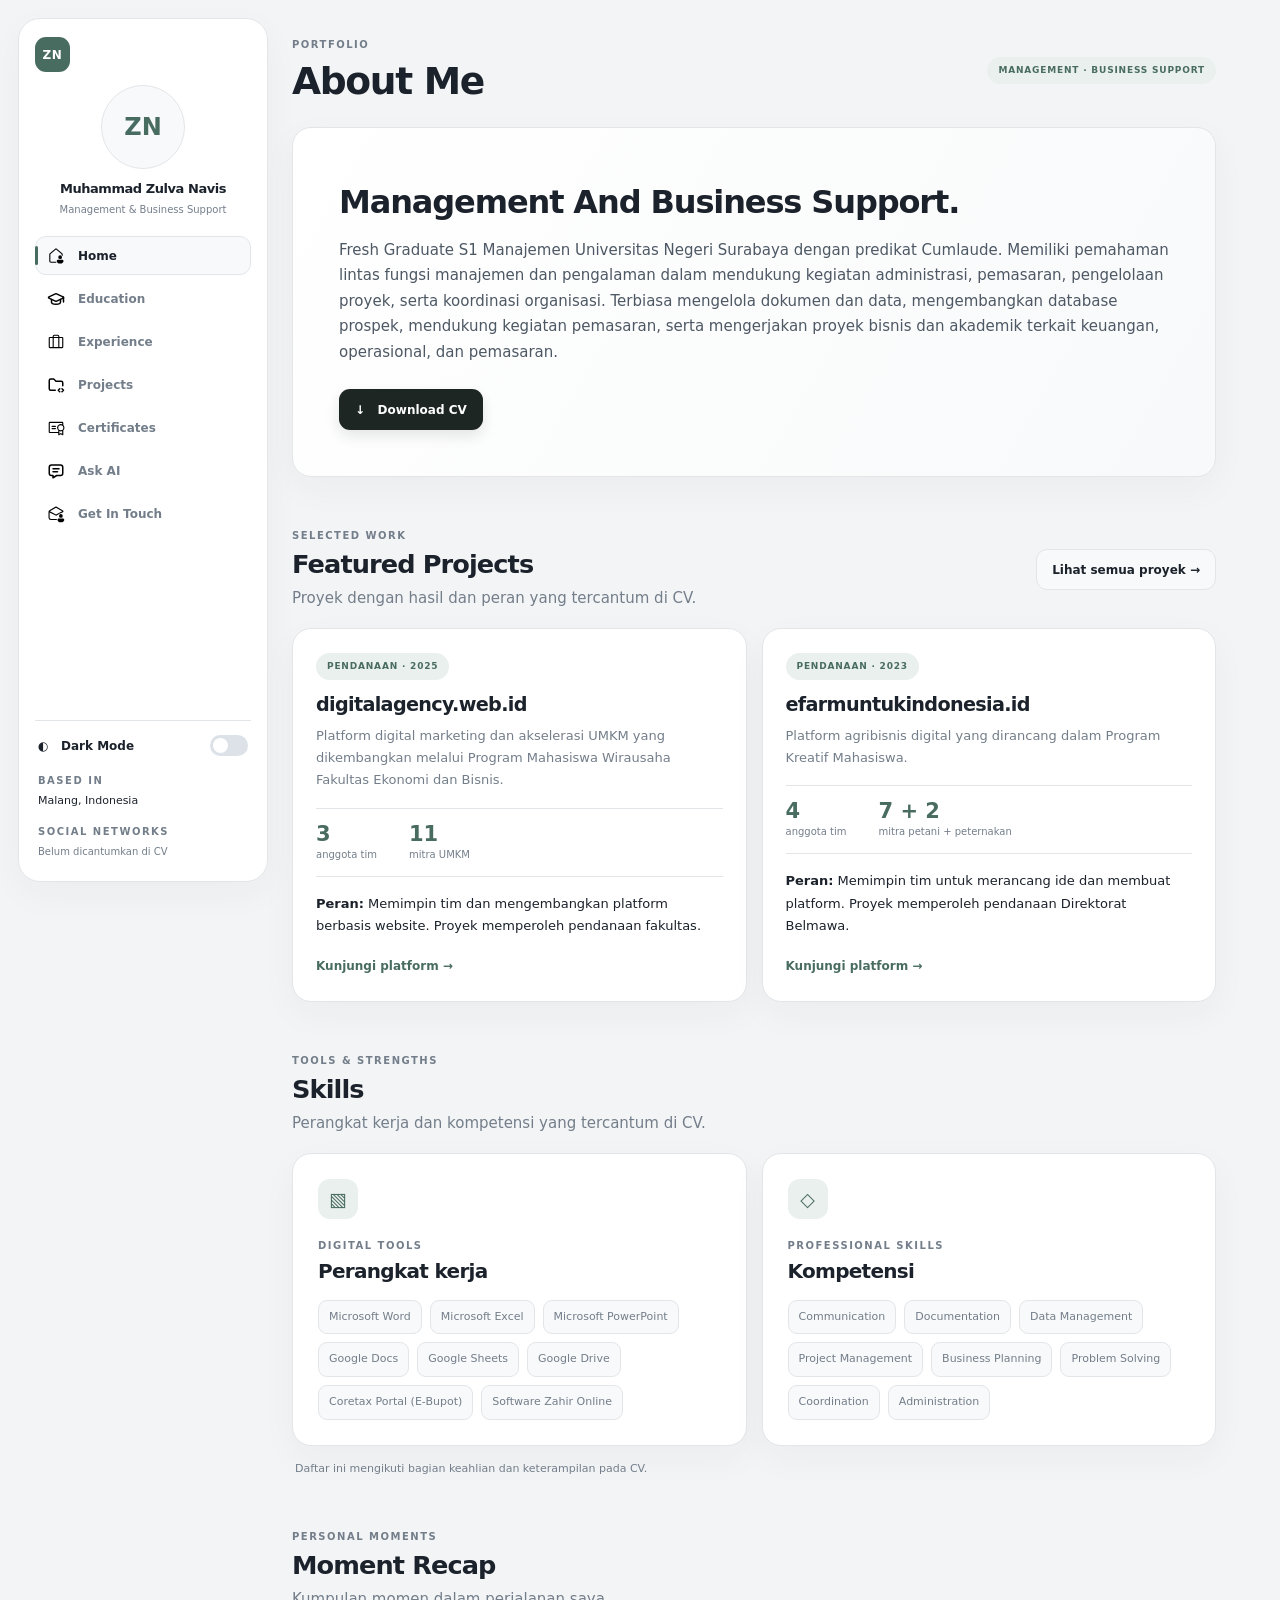
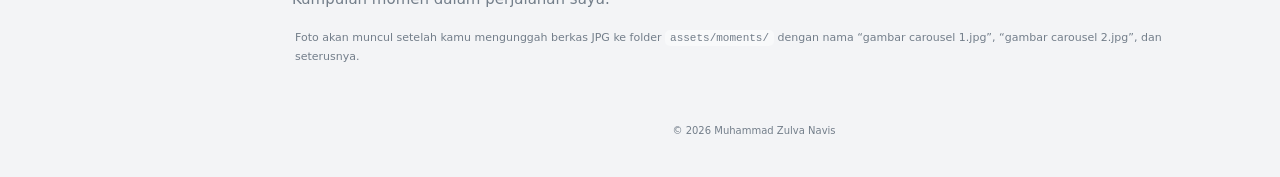
==== commit 2c474a60: "add new html, css, js" ====
--- a/index.html
+++ b/index.html
@@ -1,28 +1,46 @@
-<!doctype html>
-<html lang="id">
-<head>
-  <meta charset="utf-8"><meta name="viewport" content="width=device-width, initial-scale=1">
-  <meta name="description" content="Portfolio Muhammad Zulva Navis — Management & Business Support.">
-  <title>Muhammad Zulva Navis | Portfolio</title>
-  <link rel="stylesheet" href="styles.css">
-</head>
-<body data-page="home" data-level="root">
-  <button class="mobile-menu" id="menu-toggle" aria-label="Buka menu" aria-expanded="false">☰</button>
-  <div class="app-shell"><aside class="sidebar" id="sidebar"></aside>
-    <main class="main-content">
-      <header class="page-heading"><div><p class="eyebrow">PORTFOLIO</p><h1>About Me</h1></div><span class="status-pill">MANAGEMENT · BUSINESS SUPPORT</span></header>
-      <section class="card intro-card"><h2>Management And Business Support.</h2>
-        <p>Fresh Graduate S1 Manajemen Universitas Negeri Surabaya dengan predikat Cumlaude. Memiliki pemahaman lintas fungsi manajemen dan pengalaman dalam mendukung kegiatan administrasi, pemasaran, pengelolaan proyek, serta koordinasi organisasi. Terbiasa mengelola dokumen dan data, mengembangkan database prospek, mendukung kegiatan pemasaran, serta mengerjakan proyek bisnis dan akademik terkait keuangan, operasional, dan pemasaran.</p>
-        <a class="button primary" href="public/cv-muhammad-zulva-navis.pdf" download>↓ &nbsp; Download CV</a>
+<!doctype html>
+<html lang="id">
+<head>
+  <meta charset="utf-8"><meta name="viewport" content="width=device-width, initial-scale=1">
+  <meta name="description" content="Portfolio Muhammad Zulva Navis — Management & Business Support.">
+  <title>Muhammad Zulva Navis | Portfolio</title>
+  <link rel="stylesheet" href="styles.css">
+</head>
+<body data-page="home" data-level="root">
+  <button class="mobile-menu" id="menu-toggle" aria-label="Buka menu" aria-expanded="false">☰</button>
+  <div class="app-shell"><aside class="sidebar" id="sidebar"></aside>
+    <main class="main-content">
+      <header class="page-heading"><div><p class="eyebrow">PORTFOLIO</p><h1>About Me</h1></div><span class="status-pill">MANAGEMENT · BUSINESS SUPPORT</span></header>
+      <section class="card intro-card"><h2>Management And Business Support.</h2>
+        <p>Fresh Graduate S1 Manajemen Universitas Negeri Surabaya dengan predikat Cumlaude. Memiliki pemahaman lintas fungsi manajemen dan pengalaman dalam mendukung kegiatan administrasi, pemasaran, pengelolaan proyek, serta koordinasi organisasi. Terbiasa mengelola dokumen dan data, mengembangkan database prospek, mendukung kegiatan pemasaran, serta mengerjakan proyek bisnis dan akademik terkait keuangan, operasional, dan pemasaran.</p>
+        <a class="button primary" href="public/cv-muhammad-zulva-navis.pdf" download>↓ &nbsp; Download CV</a>
+      </section>
+      <section class="content-section"><div class="section-heading"><div><p class="eyebrow">SELECTED WORK</p><h2>Featured Projects</h2><p class="muted">Proyek dengan hasil dan peran yang tercantum di CV.</p></div><a class="button secondary" href="projects/">Lihat semua proyek →</a></div>
+        <div class="project-grid">
+          <article class="card project-card"><span class="tag">PENDANAAN · 2025</span><h3>digitalagency.web.id</h3><p>Platform digital marketing dan akselerasi UMKM yang dikembangkan melalui Program Mahasiswa Wirausaha Fakultas Ekonomi dan Bisnis.</p><div class="metrics"><div><strong>3</strong><span>anggota tim</span></div><div><strong>11</strong><span>mitra UMKM</span></div></div><p class="role"><b>Peran:</b> Memimpin tim dan mengembangkan platform berbasis website. Proyek memperoleh pendanaan fakultas.</p><a class="text-link" href="https://digitalagency.web.id" target="_blank" rel="noreferrer">Kunjungi platform →</a></article>
+          <article class="card project-card"><span class="tag">PENDANAAN · 2023</span><h3>efarmuntukindonesia.id</h3><p>Platform agribisnis digital yang dirancang dalam Program Kreatif Mahasiswa.</p><div class="metrics"><div><strong>4</strong><span>anggota tim</span></div><div><strong>7 + 2</strong><span>mitra petani + peternakan</span></div></div><p class="role"><b>Peran:</b> Memimpin tim untuk merancang ide dan membuat platform. Proyek memperoleh pendanaan Direktorat Belmawa.</p><a class="text-link" href="https://efarmuntukindonesia.id" target="_blank" rel="noreferrer">Kunjungi platform →</a></article>
+        </div>
       </section>
-      <section class="content-section"><div class="section-heading"><div><p class="eyebrow">SELECTED WORK</p><h2>Featured Projects</h2><p class="muted">Proyek dengan hasil dan peran yang tercantum di CV.</p></div><a class="button secondary" href="projects/">Lihat semua proyek →</a></div>
-        <div class="project-grid">
-          <article class="card project-card"><span class="tag">PENDANAAN · 2025</span><h3>digitalagency.web.id</h3><p>Platform digital marketing dan akselerasi UMKM yang dikembangkan melalui Program Mahasiswa Wirausaha Fakultas Ekonomi dan Bisnis.</p><div class="metrics"><div><strong>3</strong><span>anggota tim</span></div><div><strong>11</strong><span>mitra UMKM</span></div></div><p class="role"><b>Peran:</b> Memimpin tim dan mengembangkan platform berbasis website. Proyek memperoleh pendanaan fakultas.</p><a class="text-link" href="https://digitalagency.web.id" target="_blank" rel="noreferrer">Kunjungi platform →</a></article>
-          <article class="card project-card"><span class="tag">PENDANAAN · 2023</span><h3>efarmuntukindonesia.id</h3><p>Platform agribisnis digital yang dirancang dalam Program Kreatif Mahasiswa.</p><div class="metrics"><div><strong>4</strong><span>anggota tim</span></div><div><strong>7 + 2</strong><span>mitra petani + peternakan</span></div></div><p class="role"><b>Peran:</b> Memimpin tim untuk merancang ide dan membuat platform. Proyek memperoleh pendanaan Direktorat Belmawa.</p><a class="text-link" href="https://efarmuntukindonesia.id" target="_blank" rel="noreferrer">Kunjungi platform →</a></article>
+      <section class="content-section skills-home-section" id="skills">
+        <div class="section-heading"><div><p class="eyebrow">TOOLS &amp; STRENGTHS</p><h2>Skills</h2><p class="muted">Perangkat kerja dan kompetensi yang tercantum di CV.</p></div></div>
+        <div class="skills-grid">
+          <section class="card skills-card"><div class="icon-tile">▧</div><p class="eyebrow">DIGITAL TOOLS</p><h2>Perangkat kerja</h2><ul class="tag-list"><li>Microsoft Word</li><li>Microsoft Excel</li><li>Microsoft PowerPoint</li><li>Google Docs</li><li>Google Sheets</li><li>Google Drive</li><li>Coretax Portal (E-Bupot)</li><li>Software Zahir Online</li></ul></section>
+          <section class="card skills-card"><div class="icon-tile">◇</div><p class="eyebrow">PROFESSIONAL SKILLS</p><h2>Kompetensi</h2><ul class="tag-list"><li>Communication</li><li>Documentation</li><li>Data Management</li><li>Project Management</li><li>Business Planning</li><li>Problem Solving</li><li>Coordination</li><li>Administration</li></ul></section>
         </div>
+        <p class="note">Daftar ini mengikuti bagian keahlian dan keterampilan pada CV.</p>
+      </section>
+      <section class="content-section moment-section" id="moment-recap">
+        <div class="section-heading"><div><p class="eyebrow">PERSONAL MOMENTS</p><h2>Moment Recap</h2><p class="muted">Kumpulan momen dalam perjalanan saya.</p></div></div>
+        <div class="moment-carousel" id="moment-carousel" role="region" aria-label="Foto Moment Recap" hidden>
+          <div class="moment-column"></div>
+          <div class="moment-column"></div>
+          <div class="moment-column"></div>
+        </div>
+        <p class="note moment-empty" id="moment-empty">Foto akan muncul setelah kamu mengunggah berkas JPG ke folder <code>assets/moments/</code> dengan nama “gambar carousel 1.jpg”, “gambar carousel 2.jpg”, dan seterusnya.</p>
+        <button class="button secondary moment-pause" id="moment-pause" type="button" aria-pressed="false" hidden>Jeda gerakan</button>
       </section>
       <footer class="site-footer">© <span class="current-year"></span> Muhammad Zulva Navis</footer>
-    </main>
-  </div><script src="script.js"></script>
-</body>
-</html>
+    </main>
+  </div><script src="script.js"></script>
+</body>
+</html>
--- a/styles.css
+++ b/styles.css
@@ -1,6 +1,25 @@
 :root{color-scheme:light;--bg:#f3f4f6;--surface:#fff;--surface-soft:#f8f9fa;--text:#1b222b;--muted:#737e8a;--line:#e2e6e9;--accent:#496c60;--accent-soft:#eaf0ed;--shadow:0 12px 36px #2330260a}
-*{box-sizing:border-box}html{min-width:320px}body{margin:0;background:var(--bg);color:var(--text);font:15px/1.7 'DM Sans',Inter,ui-sans-serif,system-ui,-apple-system,'Segoe UI',sans-serif}h1,h2,h3{font-family:Manrope,Inter,ui-sans-serif,system-ui,-apple-system,'Segoe UI',sans-serif;line-height:1.25;letter-spacing:-.035em;margin-top:0}h1{font-size:clamp(1.8rem,3vw,2.35rem);margin:0}h2{font-size:clamp(1.25rem,2vw,1.7rem);margin:0 0 .65rem}h3{font-size:1.14rem;margin:0 0 .55rem}p{margin:.5rem 0 1rem}a{color:inherit}.app-shell{max-width:1600px;margin:0 auto}.sidebar{position:fixed;inset:18px auto 18px max(18px,calc((100vw - 1600px)/2 + 18px));width:250px;background:var(--surface);border:1px solid var(--line);border-radius:22px;padding:18px 16px;display:flex;flex-direction:column;z-index:5;overflow-y:auto;overscroll-behavior-y:contain;scrollbar-width:thin;scrollbar-color:var(--line) transparent;box-shadow:var(--shadow)}.brand{display:grid;place-items:center;width:35px;height:35px;border-radius:11px;background:var(--accent);color:#fff;text-decoration:none;font:800 12px Manrope,system-ui;letter-spacing:.06em}.identity{text-align:center;padding:13px 0 18px}.avatar{display:grid;place-items:center;width:84px;height:84px;margin:0 auto 12px;border:1px solid var(--line);border-radius:50%;background:var(--surface-soft);color:var(--accent);font:800 24px Manrope,system-ui;box-shadow:0 5px 15px #00000001}.identity h2{font-size:13px;margin:0 0 4px}.identity p{font-size:10px;color:var(--muted);margin:0}.sidebar nav{display:grid;gap:4px}.nav-link{position:relative;display:flex;align-items:center;gap:13px;min-height:39px;padding:8px 11px;border:1px solid transparent;border-radius:11px;text-decoration:none;color:var(--muted);font-size:12px;font-weight:650;transition:background .16s,color .16s,border-color .16s}.nav-icon{width:18px;text-align:center;font-size:17px}.nav-link:hover,.nav-link[aria-current="page"]{background:var(--surface-soft);border-color:var(--line);color:var(--text)}.nav-link[aria-current="page"]::before{content:'';width:3px;height:19px;position:absolute;margin-left:-12px;border-radius:4px;background:var(--accent)}.sidebar-bottom{margin-top:auto;padding:14px 3px 0;border-top:1px solid var(--line);font-size:11px}.sidebar-bottom p{margin:3px 0}.side-caption,.eyebrow{font-size:10px;letter-spacing:.15em;font-weight:750;color:var(--muted)}.theme-control{display:flex;align-items:center;justify-content:space-between;gap:10px;margin-bottom:16px;font-size:12px;font-weight:650;cursor:pointer}.theme-control input{position:absolute;opacity:0}.switch{width:38px;height:21px;border-radius:99px;background:#dce2e7;position:relative;transition:.2s}.switch::after{content:'';position:absolute;left:3px;top:3px;width:15px;height:15px;border-radius:50%;background:#fff;transition:.2s}.theme-control input:checked+.switch{background:var(--accent)}.theme-control input:checked+.switch::after{transform:translateX(17px)}.social-note{font-size:10px;color:var(--muted)}.main-content{margin-left:292px;padding:36px clamp(24px,5vw,74px) 28px 0;max-width:calc(1600px - 260px)}.page-heading,.section-heading{display:flex;justify-content:space-between;align-items:center;gap:18px;margin-bottom:22px}.page-heading{min-height:55px}.page-heading .eyebrow,.section-heading .eyebrow{margin:0 0 5px}.page-heading p.muted,.section-heading p.muted{margin:5px 0 0}.status-pill,.tag{display:inline-flex;align-items:center;border-radius:99px;background:var(--accent-soft);color:var(--accent);padding:6px 11px;font-weight:750;font-size:9px;letter-spacing:.09em}.card{background:var(--surface);border:1px solid var(--line);border-radius:19px;box-shadow:var(--shadow)}.intro-card{padding:clamp(24px,4vw,46px);background:linear-gradient(120deg,var(--surface),var(--surface-soft))}.intro-card h2{max-width:720px;font-size:clamp(1.5rem,2.5vw,2rem);margin:.5rem 0 1rem}.intro-card>p:not(.eyebrow){max-width:900px;color:#4d5864}.button{display:inline-flex;align-items:center;justify-content:center;min-height:41px;padding:9px 15px;border:1px solid transparent;border-radius:11px;text-decoration:none;font:700 12px 'DM Sans',Inter,system-ui,sans-serif;white-space:nowrap;cursor:pointer;transition:transform .15s,background .15s}.button:hover{transform:translateY(-1px)}.primary{background:#1d2622;color:white;box-shadow:0 6px 14px #12201b1c}.intro-card .button{margin-top:8px}.secondary{background:var(--surface-soft);border-color:var(--line);color:var(--text)}.content-section{margin-top:50px}.section-heading{margin-bottom:16px}.section-heading h2{margin:0}.muted{color:var(--muted)}.project-grid{display:grid;grid-template-columns:repeat(2,minmax(0,1fr));gap:15px}.project-card{padding:23px}.project-card h2,.project-card h3{font-size:1.2rem;margin:13px 0 7px;overflow-wrap:anywhere}.project-card>p{color:var(--muted);font-size:13px}.project-card .role{color:var(--text)}.metrics{display:flex;gap:32px;margin:16px 0;padding:13px 0;border-block:1px solid var(--line)}.metrics div{display:grid}.metrics strong{font:800 21px Manrope,system-ui;color:var(--accent)}.metrics span{font-size:10px;color:var(--muted)}.text-link{font-size:12px;color:var(--accent);font-weight:750;text-decoration:none}.text-link:hover{text-decoration:underline}.site-footer{padding:42px 0 10px;text-align:center;color:var(--muted);font-size:10px}.education-card{display:flex;align-items:center;gap:22px;padding:clamp(25px,5vw,48px)}.edu-mark{display:grid;place-items:center;flex:0 0 auto;width:74px;height:74px;border-radius:18px;background:var(--accent-soft);color:var(--accent);font:800 14px Manrope,system-ui}.education-card h2{font-size:1.65rem}.education-card p{margin:.3rem 0}.education-facts{display:flex;gap:12px;margin-top:18px}.education-facts span{padding:7px 11px;background:var(--surface-soft);border:1px solid var(--line);border-radius:10px;font-size:12px}.education-facts b{color:var(--accent)}.timeline{display:grid;gap:14px}.timeline-card{padding:23px 25px;border-left:3px solid var(--accent)}.date{color:var(--accent);font-size:10px;letter-spacing:.1em;font-weight:750}.timeline-card h2,.leadership-card h2{margin:7px 0 2px;font-size:1.2rem}.timeline-card p{margin:2px 0}.timeline-card ul{padding-left:19px;margin:.8rem 0 0;color:#4e5966;font-size:13px}.timeline-card li+li{margin-top:5px}.leadership-card{padding:25px}.leadership-card>p{color:#4e5966}.highlight-stat{display:flex;align-items:center;gap:14px;padding:14px 17px;margin-top:17px;border-radius:13px;background:var(--accent-soft)}.highlight-stat strong{font:800 28px Manrope,system-ui;color:var(--accent)}.highlight-stat span{font-size:12px;color:var(--muted)}.project-list{display:grid;gap:14px}.project-list .project-card{padding:24px 26px}.project-list .project-card h2{font-size:1.35rem}.project-list .metrics{max-width:340px}.skills-grid{display:grid;grid-template-columns:repeat(2,minmax(0,1fr));gap:15px}.skills-card{padding:25px}.icon-tile{display:grid;place-items:center;width:40px;height:40px;border-radius:12px;background:var(--accent-soft);color:var(--accent);font-size:19px}.skills-card .eyebrow{margin:18px 0 5px}.skills-card h2{font-size:1.25rem}.tag-list{display:flex;flex-wrap:wrap;gap:8px;list-style:none;padding:0;margin:16px 0 0}.tag-list li{padding:7px 10px;border:1px solid var(--line);background:var(--surface-soft);border-radius:9px;color:var(--muted);font-size:11px}.note{font-size:11px;color:var(--muted);margin:14px 3px}.certificate-grid{display:grid;grid-template-columns:repeat(2,minmax(0,1fr));gap:13px}.certificate-card{padding:21px}.certificate-card h2{font-size:1rem;margin:9px 0 5px}.certificate-card p{font-size:12px;color:var(--muted);margin:0}.ask-card{max-width:880px;padding:26px}.ask-intro{display:flex;gap:14px;align-items:flex-start;margin-bottom:22px}.ask-intro h2{font-size:1.25rem;margin:2px 0 5px}.ask-intro p{font-size:12px;margin:0}.ask-card label{display:block;font-weight:700;font-size:12px;margin-bottom:8px}.ask-row{display:flex;gap:9px}.ask-row input{flex:1;min-width:0;border:1px solid var(--line);border-radius:11px;padding:10px 13px;background:var(--surface-soft);color:var(--text);font:inherit;font-size:13px}.suggestions{display:flex;flex-wrap:wrap;gap:8px;margin-top:12px}.suggestions button{border:1px solid var(--line);border-radius:99px;background:var(--surface-soft);color:var(--muted);padding:7px 10px;font:600 10px 'DM Sans',Inter,system-ui,sans-serif;cursor:pointer}.suggestions button:hover{color:var(--text);border-color:var(--accent)}.answer{min-height:48px;padding:13px 15px;margin-top:16px;border-radius:11px;background:var(--surface-soft);color:var(--muted);font-size:12px}.contact-card{max-width:850px;padding:clamp(25px,5vw,46px)}.contact-card h2{max-width:600px;margin:.5rem 0;font-size:clamp(1.45rem,2.4vw,1.9rem)}.contact-methods{display:grid;gap:10px;margin-top:28px}.contact-method{display:flex;align-items:center;gap:13px;padding:13px;border:1px solid var(--line);border-radius:13px;text-decoration:none;background:var(--surface-soft)}.contact-method>span:nth-child(2){display:grid;min-width:0}.contact-method small{font-size:9px;color:var(--muted);letter-spacing:.12em;font-weight:750}.contact-method b{font-size:12px;overflow-wrap:anywhere}.contact-method .arrow{margin-left:auto;color:var(--accent)}
+*{box-sizing:border-box}html{min-width:320px}body{margin:0;background:var(--bg);color:var(--text);font:15px/1.7 'DM Sans',Inter,ui-sans-serif,system-ui,-apple-system,'Segoe UI',sans-serif}h1,h2,h3{font-family:Manrope,Inter,ui-sans-serif,system-ui,-apple-system,'Segoe UI',sans-serif;line-height:1.25;letter-spacing:-.035em;margin-top:0}h1{font-size:clamp(1.8rem,3vw,2.35rem);margin:0}h2{font-size:clamp(1.25rem,2vw,1.7rem);margin:0 0 .65rem}h3{font-size:1.14rem;margin:0 0 .55rem}p{margin:.5rem 0 1rem}a{color:inherit}.app-shell{max-width:1600px;margin:0 auto}.sidebar{position:fixed;inset:18px auto 18px max(18px,calc((100vw - 1600px)/2 + 18px));width:250px;background:var(--surface);border:1px solid var(--line);border-radius:22px;padding:18px 16px;display:flex;flex-direction:column;z-index:5;overflow-y:auto;overscroll-behavior-y:contain;scrollbar-width:thin;scrollbar-color:var(--line) transparent;box-shadow:var(--shadow)}.brand{display:grid;place-items:center;width:35px;height:35px;border-radius:11px;background:var(--accent);color:#fff;text-decoration:none;font:800 12px Manrope,system-ui;letter-spacing:.06em}.identity{text-align:center;padding:13px 0 18px}.avatar{display:grid;place-items:center;width:84px;height:84px;margin:0 auto 12px;border:1px solid var(--line);border-radius:50%;background:var(--surface-soft);color:var(--accent);font:800 24px Manrope,system-ui;box-shadow:0 5px 15px #00000001}.identity h2{font-size:13px;margin:0 0 4px}.identity p{font-size:10px;color:var(--muted);margin:0}.sidebar nav{display:grid;gap:4px}.nav-link{position:relative;display:flex;align-items:center;gap:13px;min-height:39px;padding:8px 11px;border:1px solid transparent;border-radius:11px;text-decoration:none;color:var(--muted);font-size:12px;font-weight:650;transition:background .16s,color .16s,border-color .16s}.nav-icon{width:18px;text-align:center;font-size:17px}.nav-icon-image{width:18px;height:18px;flex:0 0 18px;object-fit:contain}.nav-link:hover,.nav-link[aria-current="page"]{background:var(--surface-soft);border-color:var(--line);color:var(--text)}.nav-link[aria-current="page"]::before{content:'';width:3px;height:19px;position:absolute;margin-left:-12px;border-radius:4px;background:var(--accent)}.sidebar-bottom{margin-top:auto;padding:14px 3px 0;border-top:1px solid var(--line);font-size:11px}.sidebar-bottom p{margin:3px 0}.side-caption,.eyebrow{font-size:10px;letter-spacing:.15em;font-weight:750;color:var(--muted)}.theme-control{display:flex;align-items:center;justify-content:space-between;gap:10px;margin-bottom:16px;font-size:12px;font-weight:650;cursor:pointer}.theme-control input{position:absolute;opacity:0}.switch{width:38px;height:21px;border-radius:99px;background:#dce2e7;position:relative;transition:.2s}.switch::after{content:'';position:absolute;left:3px;top:3px;width:15px;height:15px;border-radius:50%;background:#fff;transition:.2s}.theme-control input:checked+.switch{background:var(--accent)}.theme-control input:checked+.switch::after{transform:translateX(17px)}.social-note{font-size:10px;color:var(--muted)}.main-content{margin-left:292px;padding:36px clamp(24px,5vw,74px) 28px 0;max-width:calc(1600px - 260px)}.page-heading,.section-heading{display:flex;justify-content:space-between;align-items:center;gap:18px;margin-bottom:22px}.page-heading{min-height:55px}.page-heading .eyebrow,.section-heading .eyebrow{margin:0 0 5px}.page-heading p.muted,.section-heading p.muted{margin:5px 0 0}.status-pill,.tag{display:inline-flex;align-items:center;border-radius:99px;background:var(--accent-soft);color:var(--accent);padding:6px 11px;font-weight:750;font-size:9px;letter-spacing:.09em}.card{background:var(--surface);border:1px solid var(--line);border-radius:19px;box-shadow:var(--shadow)}.intro-card{padding:clamp(24px,4vw,46px);background:linear-gradient(120deg,var(--surface),var(--surface-soft))}.intro-card h2{max-width:720px;font-size:clamp(1.5rem,2.5vw,2rem);margin:.5rem 0 1rem}.intro-card>p:not(.eyebrow){max-width:900px;color:#4d5864}.button{display:inline-flex;align-items:center;justify-content:center;min-height:41px;padding:9px 15px;border:1px solid transparent;border-radius:11px;text-decoration:none;font:700 12px 'DM Sans',Inter,system-ui,sans-serif;white-space:nowrap;cursor:pointer;transition:transform .15s,background .15s}.button:hover{transform:translateY(-1px)}.primary{background:#1d2622;color:white;box-shadow:0 6px 14px #12201b1c}.intro-card .button{margin-top:8px}.secondary{background:var(--surface-soft);border-color:var(--line);color:var(--text)}.content-section{margin-top:50px}.section-heading{margin-bottom:16px}.section-heading h2{margin:0}.muted{color:var(--muted)}.project-grid{display:grid;grid-template-columns:repeat(2,minmax(0,1fr));gap:15px}.project-card{padding:23px}.project-card h2,.project-card h3{font-size:1.2rem;margin:13px 0 7px;overflow-wrap:anywhere}.project-card>p{color:var(--muted);font-size:13px}.project-card .role{color:var(--text)}.metrics{display:flex;gap:32px;margin:16px 0;padding:13px 0;border-block:1px solid var(--line)}.metrics div{display:grid}.metrics strong{font:800 21px Manrope,system-ui;color:var(--accent)}.metrics span{font-size:10px;color:var(--muted)}.text-link{font-size:12px;color:var(--accent);font-weight:750;text-decoration:none}.text-link:hover{text-decoration:underline}.site-footer{padding:42px 0 10px;text-align:center;color:var(--muted);font-size:10px}.education-card{display:flex;align-items:center;gap:22px;padding:clamp(25px,5vw,48px)}.edu-mark{display:grid;place-items:center;flex:0 0 auto;width:74px;height:74px;border-radius:18px;background:var(--accent-soft);color:var(--accent);font:800 14px Manrope,system-ui}.education-card h2{font-size:1.65rem}.education-card p{margin:.3rem 0}.education-facts{display:flex;gap:12px;margin-top:18px}.education-facts span{padding:7px 11px;background:var(--surface-soft);border:1px solid var(--line);border-radius:10px;font-size:12px}.education-facts b{color:var(--accent)}.timeline{display:grid;gap:14px}.timeline-card{padding:23px 25px;border-left:3px solid var(--accent)}.date{color:var(--accent);font-size:10px;letter-spacing:.1em;font-weight:750}.timeline-card h2,.leadership-card h2{margin:7px 0 2px;font-size:1.2rem}.timeline-card p{margin:2px 0}.timeline-card ul{padding-left:19px;margin:.8rem 0 0;color:#4e5966;font-size:13px}.timeline-card li+li{margin-top:5px}.leadership-card{padding:25px}.leadership-card>p{color:#4e5966}.highlight-stat{display:flex;align-items:center;gap:14px;padding:14px 17px;margin-top:17px;border-radius:13px;background:var(--accent-soft)}.highlight-stat strong{font:800 28px Manrope,system-ui;color:var(--accent)}.highlight-stat span{font-size:12px;color:var(--muted)}.project-list{display:grid;gap:14px}.project-list .project-card{padding:24px 26px}.project-list .project-card h2{font-size:1.35rem}.project-list .metrics{max-width:340px}.skills-grid{display:grid;grid-template-columns:repeat(2,minmax(0,1fr));gap:15px}.skills-card{padding:25px}.icon-tile{display:grid;place-items:center;width:40px;height:40px;border-radius:12px;background:var(--accent-soft);color:var(--accent);font-size:19px}.skills-card .eyebrow{margin:18px 0 5px}.skills-card h2{font-size:1.25rem}.tag-list{display:flex;flex-wrap:wrap;gap:8px;list-style:none;padding:0;margin:16px 0 0}.tag-list li{padding:7px 10px;border:1px solid var(--line);background:var(--surface-soft);border-radius:9px;color:var(--muted);font-size:11px}.note{font-size:11px;color:var(--muted);margin:14px 3px}.certificate-grid{display:grid;grid-template-columns:repeat(2,minmax(0,1fr));gap:13px}.certificate-card{padding:21px}.certificate-card h2{font-size:1rem;margin:9px 0 5px}.certificate-card p{font-size:12px;color:var(--muted);margin:0}.ask-card{max-width:880px;padding:26px}.ask-intro{display:flex;gap:14px;align-items:flex-start;margin-bottom:22px}.ask-intro h2{font-size:1.25rem;margin:2px 0 5px}.ask-intro p{font-size:12px;margin:0}.ask-card label{display:block;font-weight:700;font-size:12px;margin-bottom:8px}.ask-row{display:flex;gap:9px}.ask-row input{flex:1;min-width:0;border:1px solid var(--line);border-radius:11px;padding:10px 13px;background:var(--surface-soft);color:var(--text);font:inherit;font-size:13px}.suggestions{display:flex;flex-wrap:wrap;gap:8px;margin-top:12px}.suggestions button{border:1px solid var(--line);border-radius:99px;background:var(--surface-soft);color:var(--muted);padding:7px 10px;font:600 10px 'DM Sans',Inter,system-ui,sans-serif;cursor:pointer}.suggestions button:hover{color:var(--text);border-color:var(--accent)}.answer{min-height:48px;padding:13px 15px;margin-top:16px;border-radius:11px;background:var(--surface-soft);color:var(--muted);font-size:12px}.contact-card{max-width:850px;padding:clamp(25px,5vw,46px)}.contact-card h2{max-width:600px;margin:.5rem 0;font-size:clamp(1.45rem,2.4vw,1.9rem)}.contact-methods{display:grid;gap:10px;margin-top:28px}.contact-method{display:flex;align-items:center;gap:13px;padding:13px;border:1px solid var(--line);border-radius:13px;text-decoration:none;background:var(--surface-soft)}.contact-method>span:nth-child(2){display:grid;min-width:0}.contact-method small{font-size:9px;color:var(--muted);letter-spacing:.12em;font-weight:750}.contact-method b{font-size:12px;overflow-wrap:anywhere}.contact-method .arrow{margin-left:auto;color:var(--accent)}
 .mobile-menu{display:none}body.dark{color-scheme:dark;--bg:#121715;--surface:#1a211e;--surface-soft:#202925;--text:#edf3ef;--muted:#a1ada6;--line:#303b35;--accent:#91bda8;--accent-soft:#263a31;--shadow:0 12px 36px #0002}body.dark .intro-card>p:not(.eyebrow),body.dark .timeline-card ul,body.dark .leadership-card>p{color:#c3cec7}
 @media(max-width:1000px){.sidebar{width:218px;left:12px;inset-block:12px}.main-content{margin-left:252px;padding-right:22px}.certificate-grid,.skills-grid{grid-template-columns:1fr 1fr}}
 @media(max-width:700px){.sidebar{inset:0 auto 0 0;width:min(82vw,290px);border-radius:0 20px 20px 0;transform:translateX(-105%);transition:transform .24s;box-shadow:0 0 0 100vmax #0006}.sidebar.open{transform:translateX(0)}.main-content{margin-left:0;padding:22px}.page-heading:not(:has(.status-pill)){align-items:flex-start}.section-heading{flex-direction:column}.section-heading>.button{margin-top:3px}.education-card{gap:13px}.education-card h2{font-size:1.2rem}.project-grid{grid-template-columns:1fr}.certificate-grid,.skills-grid{grid-template-columns:1fr}.mobile-menu{display:block}}
 @media(max-width:390px){.page-heading:not(:has(.status-pill)){align-items:flex-start}.section-heading{flex-direction:column}.section-heading>.button{margin-top:3px}.education-card{gap:13px}.education-card h2{font-size:1rem}.education-card .edu-mark{width:60px;height:60px;font-size:11px}.education-facts{flex-direction:column}.education-facts span{font-size:10px}.timeline-card{padding:16px 18px}.project-card h2,.project-card h3{font-size:1rem}.contact-card h2{font-size:1.2rem}.ask-card{padding:16px}.contact-methods{gap:8px}.contact-method{padding:10px;font-size:11px}}
+
+/* Moment Recap: three continuously looping photo columns. */
+.moment-carousel[hidden],.moment-pause[hidden]{display:none}
+.moment-carousel{display:grid;grid-template-columns:repeat(3,minmax(0,1fr));gap:14px;height:460px;overflow:hidden;position:relative;border-radius:18px}
+.moment-column{min-width:0;overflow:hidden;position:relative;-webkit-mask-image:linear-gradient(to bottom,transparent,black 9%,black 91%,transparent);mask-image:linear-gradient(to bottom,transparent,black 9%,black 91%,transparent)}
+.moment-track{display:flex;flex-direction:column;will-change:transform;animation:moment-scroll-up 34s linear infinite}
+.moment-column:nth-child(2) .moment-track{animation-name:moment-scroll-down;animation-duration:40s}
+.moment-column:nth-child(3) .moment-track{animation-duration:38s}
+.moment-sequence{display:grid;gap:12px;padding-bottom:12px}
+.moment-card{margin:0;overflow:hidden;border:1px solid var(--line);border-radius:15px;background:var(--surface);box-shadow:var(--shadow)}
+.moment-card img{display:block;width:100%;aspect-ratio:4/3;object-fit:cover}
+.moment-carousel:hover .moment-track,.moment-carousel.is-paused .moment-track{animation-play-state:paused}
+.moment-pause{margin-top:14px}
+.moment-empty code{padding:2px 5px;border-radius:5px;background:var(--surface-soft)}
+@keyframes moment-scroll-up{to{transform:translateY(-50%)}}
+@keyframes moment-scroll-down{from{transform:translateY(-50%)}to{transform:translateY(0)}}
+@media(max-width:700px){.moment-carousel{grid-template-columns:repeat(2,minmax(0,1fr));gap:10px;height:360px;min-height:260px}.moment-column:nth-child(3){display:none}.moment-sequence{gap:10px;padding-bottom:10px}.moment-card{border-radius:12px}}
+@media(max-width:390px){.moment-carousel{height:320px}.moment-card img{aspect-ratio:1/1}}
+@media(prefers-reduced-motion:reduce){.moment-track{animation-play-state:paused!important}}
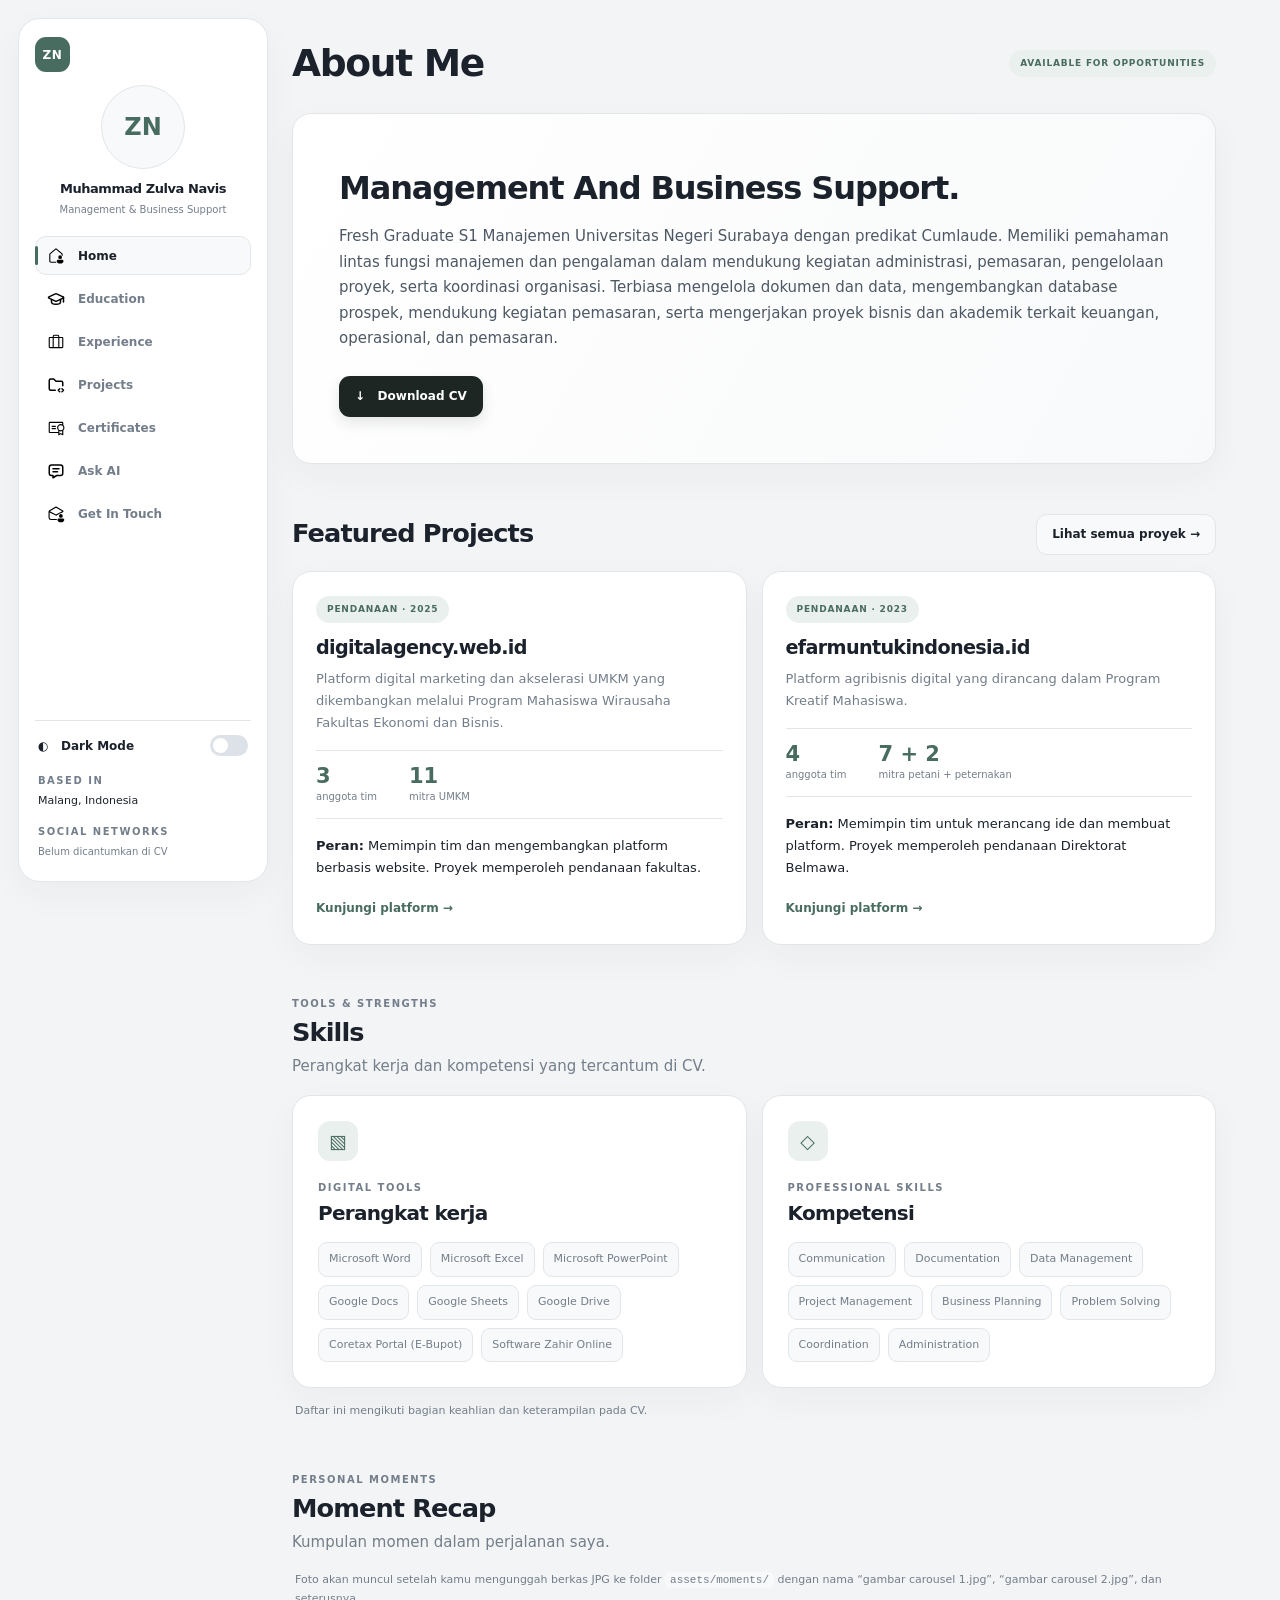
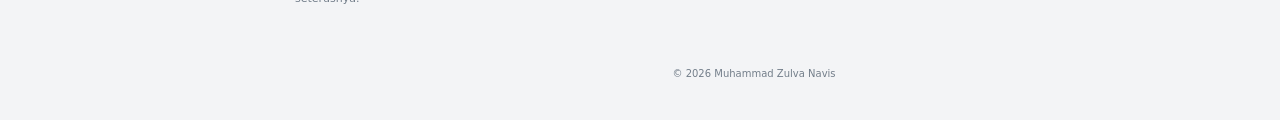
==== commit 3615d306: "Update index.html" ====
--- a/index.html
+++ b/index.html
@@ -10,36 +10,36 @@
   <button class="mobile-menu" id="menu-toggle" aria-label="Buka menu" aria-expanded="false">☰</button>
   <div class="app-shell"><aside class="sidebar" id="sidebar"></aside>
     <main class="main-content">
-      <header class="page-heading"><div><p class="eyebrow">PORTFOLIO</p><h1>About Me</h1></div><span class="status-pill">MANAGEMENT · BUSINESS SUPPORT</span></header>
+      <header class="page-heading"><div><h1>About Me</h1></div><span class="status-pill">AVAILABLE FOR OPPORTUNITIES</span></header>
       <section class="card intro-card"><h2>Management And Business Support.</h2>
         <p>Fresh Graduate S1 Manajemen Universitas Negeri Surabaya dengan predikat Cumlaude. Memiliki pemahaman lintas fungsi manajemen dan pengalaman dalam mendukung kegiatan administrasi, pemasaran, pengelolaan proyek, serta koordinasi organisasi. Terbiasa mengelola dokumen dan data, mengembangkan database prospek, mendukung kegiatan pemasaran, serta mengerjakan proyek bisnis dan akademik terkait keuangan, operasional, dan pemasaran.</p>
         <a class="button primary" href="public/cv-muhammad-zulva-navis.pdf" download>↓ &nbsp; Download CV</a>
       </section>
-      <section class="content-section"><div class="section-heading"><div><p class="eyebrow">SELECTED WORK</p><h2>Featured Projects</h2><p class="muted">Proyek dengan hasil dan peran yang tercantum di CV.</p></div><a class="button secondary" href="projects/">Lihat semua proyek →</a></div>
+      <section class="content-section"><div class="section-heading"><div><h2>Featured Projects</h2></div><a class="button secondary" href="projects/">Lihat semua proyek →</a></div>
         <div class="project-grid">
           <article class="card project-card"><span class="tag">PENDANAAN · 2025</span><h3>digitalagency.web.id</h3><p>Platform digital marketing dan akselerasi UMKM yang dikembangkan melalui Program Mahasiswa Wirausaha Fakultas Ekonomi dan Bisnis.</p><div class="metrics"><div><strong>3</strong><span>anggota tim</span></div><div><strong>11</strong><span>mitra UMKM</span></div></div><p class="role"><b>Peran:</b> Memimpin tim dan mengembangkan platform berbasis website. Proyek memperoleh pendanaan fakultas.</p><a class="text-link" href="https://digitalagency.web.id" target="_blank" rel="noreferrer">Kunjungi platform →</a></article>
           <article class="card project-card"><span class="tag">PENDANAAN · 2023</span><h3>efarmuntukindonesia.id</h3><p>Platform agribisnis digital yang dirancang dalam Program Kreatif Mahasiswa.</p><div class="metrics"><div><strong>4</strong><span>anggota tim</span></div><div><strong>7 + 2</strong><span>mitra petani + peternakan</span></div></div><p class="role"><b>Peran:</b> Memimpin tim untuk merancang ide dan membuat platform. Proyek memperoleh pendanaan Direktorat Belmawa.</p><a class="text-link" href="https://efarmuntukindonesia.id" target="_blank" rel="noreferrer">Kunjungi platform →</a></article>
         </div>
-      </section>
-      <section class="content-section skills-home-section" id="skills">
-        <div class="section-heading"><div><p class="eyebrow">TOOLS &amp; STRENGTHS</p><h2>Skills</h2><p class="muted">Perangkat kerja dan kompetensi yang tercantum di CV.</p></div></div>
-        <div class="skills-grid">
-          <section class="card skills-card"><div class="icon-tile">▧</div><p class="eyebrow">DIGITAL TOOLS</p><h2>Perangkat kerja</h2><ul class="tag-list"><li>Microsoft Word</li><li>Microsoft Excel</li><li>Microsoft PowerPoint</li><li>Google Docs</li><li>Google Sheets</li><li>Google Drive</li><li>Coretax Portal (E-Bupot)</li><li>Software Zahir Online</li></ul></section>
-          <section class="card skills-card"><div class="icon-tile">◇</div><p class="eyebrow">PROFESSIONAL SKILLS</p><h2>Kompetensi</h2><ul class="tag-list"><li>Communication</li><li>Documentation</li><li>Data Management</li><li>Project Management</li><li>Business Planning</li><li>Problem Solving</li><li>Coordination</li><li>Administration</li></ul></section>
-        </div>
-        <p class="note">Daftar ini mengikuti bagian keahlian dan keterampilan pada CV.</p>
-      </section>
-      <section class="content-section moment-section" id="moment-recap">
-        <div class="section-heading"><div><p class="eyebrow">PERSONAL MOMENTS</p><h2>Moment Recap</h2><p class="muted">Kumpulan momen dalam perjalanan saya.</p></div></div>
-        <div class="moment-carousel" id="moment-carousel" role="region" aria-label="Foto Moment Recap" hidden>
-          <div class="moment-column"></div>
-          <div class="moment-column"></div>
-          <div class="moment-column"></div>
-        </div>
-        <p class="note moment-empty" id="moment-empty">Foto akan muncul setelah kamu mengunggah berkas JPG ke folder <code>assets/moments/</code> dengan nama “gambar carousel 1.jpg”, “gambar carousel 2.jpg”, dan seterusnya.</p>
-        <button class="button secondary moment-pause" id="moment-pause" type="button" aria-pressed="false" hidden>Jeda gerakan</button>
-      </section>
-      <footer class="site-footer">© <span class="current-year"></span> Muhammad Zulva Navis</footer>
+      </section>
+      <section class="content-section skills-home-section" id="skills">
+        <div class="section-heading"><div><p class="eyebrow">TOOLS &amp; STRENGTHS</p><h2>Skills</h2><p class="muted">Perangkat kerja dan kompetensi yang tercantum di CV.</p></div></div>
+        <div class="skills-grid">
+          <section class="card skills-card"><div class="icon-tile">▧</div><p class="eyebrow">DIGITAL TOOLS</p><h2>Perangkat kerja</h2><ul class="tag-list"><li>Microsoft Word</li><li>Microsoft Excel</li><li>Microsoft PowerPoint</li><li>Google Docs</li><li>Google Sheets</li><li>Google Drive</li><li>Coretax Portal (E-Bupot)</li><li>Software Zahir Online</li></ul></section>
+          <section class="card skills-card"><div class="icon-tile">◇</div><p class="eyebrow">PROFESSIONAL SKILLS</p><h2>Kompetensi</h2><ul class="tag-list"><li>Communication</li><li>Documentation</li><li>Data Management</li><li>Project Management</li><li>Business Planning</li><li>Problem Solving</li><li>Coordination</li><li>Administration</li></ul></section>
+        </div>
+        <p class="note">Daftar ini mengikuti bagian keahlian dan keterampilan pada CV.</p>
+      </section>
+      <section class="content-section moment-section" id="moment-recap">
+        <div class="section-heading"><div><p class="eyebrow">PERSONAL MOMENTS</p><h2>Moment Recap</h2><p class="muted">Kumpulan momen dalam perjalanan saya.</p></div></div>
+        <div class="moment-carousel" id="moment-carousel" role="region" aria-label="Foto Moment Recap" hidden>
+          <div class="moment-column"></div>
+          <div class="moment-column"></div>
+          <div class="moment-column"></div>
+        </div>
+        <p class="note moment-empty" id="moment-empty">Foto akan muncul setelah kamu mengunggah berkas JPG ke folder <code>assets/moments/</code> dengan nama “gambar carousel 1.jpg”, “gambar carousel 2.jpg”, dan seterusnya.</p>
+        <button class="button secondary moment-pause" id="moment-pause" type="button" aria-pressed="false" hidden>Jeda gerakan</button>
+      </section>
+      <footer class="site-footer">© <span class="current-year"></span> Muhammad Zulva Navis</footer>
     </main>
   </div><script src="script.js"></script>
 </body>
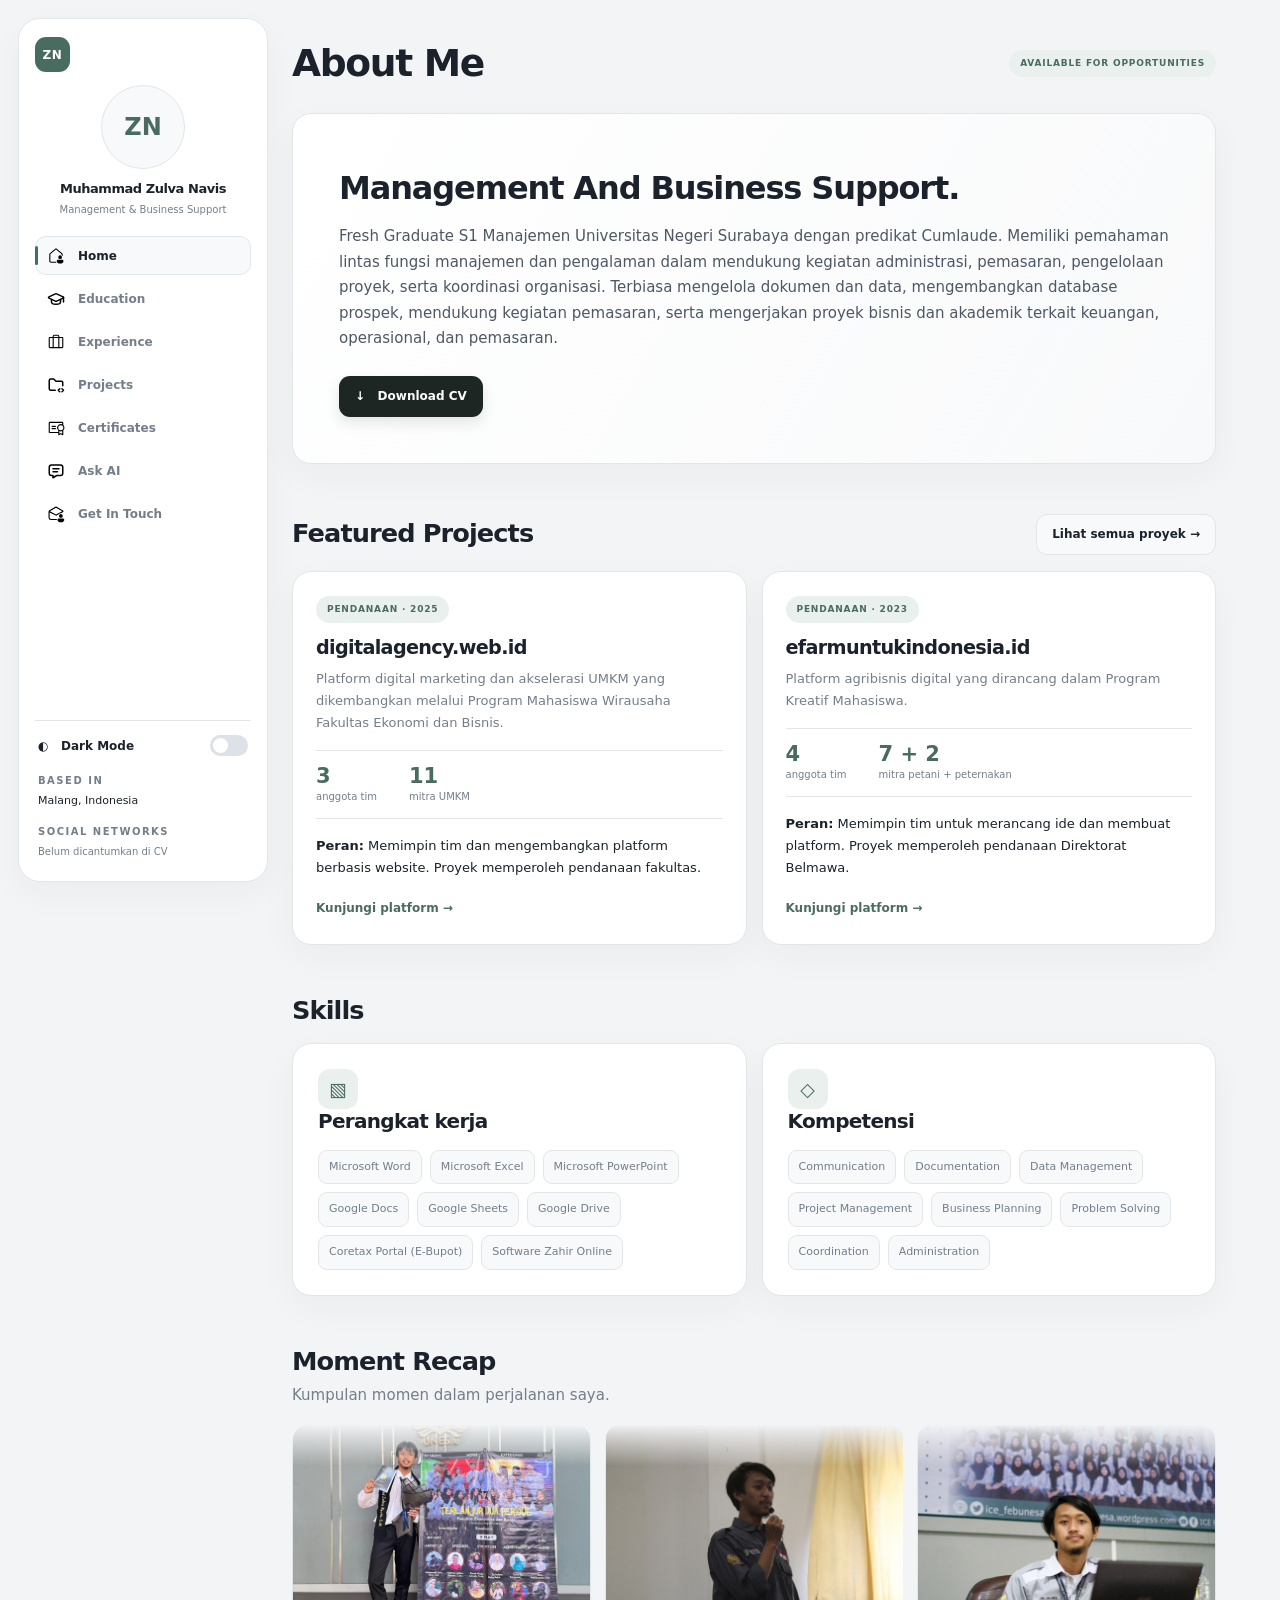
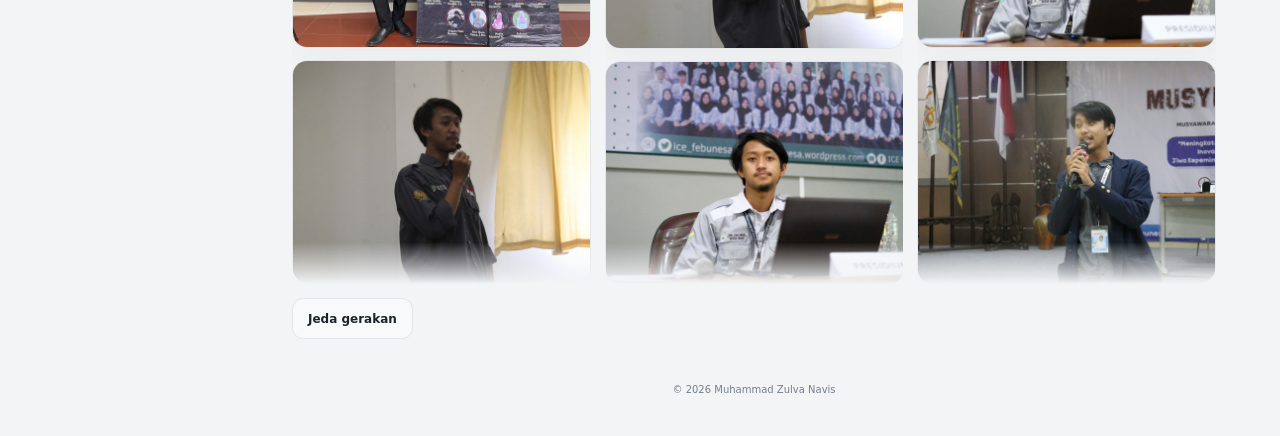
==== commit 6b107ddd: "Update index.html" ====
--- a/index.html
+++ b/index.html
@@ -22,15 +22,14 @@
         </div>
       </section>
       <section class="content-section skills-home-section" id="skills">
-        <div class="section-heading"><div><p class="eyebrow">TOOLS &amp; STRENGTHS</p><h2>Skills</h2><p class="muted">Perangkat kerja dan kompetensi yang tercantum di CV.</p></div></div>
+        <div class="section-heading"><div><h2>Skills</h2></div></div>
         <div class="skills-grid">
-          <section class="card skills-card"><div class="icon-tile">▧</div><p class="eyebrow">DIGITAL TOOLS</p><h2>Perangkat kerja</h2><ul class="tag-list"><li>Microsoft Word</li><li>Microsoft Excel</li><li>Microsoft PowerPoint</li><li>Google Docs</li><li>Google Sheets</li><li>Google Drive</li><li>Coretax Portal (E-Bupot)</li><li>Software Zahir Online</li></ul></section>
-          <section class="card skills-card"><div class="icon-tile">◇</div><p class="eyebrow">PROFESSIONAL SKILLS</p><h2>Kompetensi</h2><ul class="tag-list"><li>Communication</li><li>Documentation</li><li>Data Management</li><li>Project Management</li><li>Business Planning</li><li>Problem Solving</li><li>Coordination</li><li>Administration</li></ul></section>
-        </div>
-        <p class="note">Daftar ini mengikuti bagian keahlian dan keterampilan pada CV.</p>
+          <section class="card skills-card"><div class="icon-tile">▧</div><h2>Perangkat kerja</h2><ul class="tag-list"><li>Microsoft Word</li><li>Microsoft Excel</li><li>Microsoft PowerPoint</li><li>Google Docs</li><li>Google Sheets</li><li>Google Drive</li><li>Coretax Portal (E-Bupot)</li><li>Software Zahir Online</li></ul></section>
+          <section class="card skills-card"><div class="icon-tile">◇</div><h2>Kompetensi</h2><ul class="tag-list"><li>Communication</li><li>Documentation</li><li>Data Management</li><li>Project Management</li><li>Business Planning</li><li>Problem Solving</li><li>Coordination</li><li>Administration</li></ul></section>
+        </div>        
       </section>
       <section class="content-section moment-section" id="moment-recap">
-        <div class="section-heading"><div><p class="eyebrow">PERSONAL MOMENTS</p><h2>Moment Recap</h2><p class="muted">Kumpulan momen dalam perjalanan saya.</p></div></div>
+        <div class="section-heading"><div><h2>Moment Recap</h2><p class="muted">Kumpulan momen dalam perjalanan saya.</p></div></div>
         <div class="moment-carousel" id="moment-carousel" role="region" aria-label="Foto Moment Recap" hidden>
           <div class="moment-column"></div>
           <div class="moment-column"></div>
--- a/styles.css
+++ b/styles.css
@@ -4,22 +4,23 @@
 @media(max-width:1000px){.sidebar{width:218px;left:12px;inset-block:12px}.main-content{margin-left:252px;padding-right:22px}.certificate-grid,.skills-grid{grid-template-columns:1fr 1fr}}
 @media(max-width:700px){.sidebar{inset:0 auto 0 0;width:min(82vw,290px);border-radius:0 20px 20px 0;transform:translateX(-105%);transition:transform .24s;box-shadow:0 0 0 100vmax #0006}.sidebar.open{transform:translateX(0)}.main-content{margin-left:0;padding:22px}.page-heading:not(:has(.status-pill)){align-items:flex-start}.section-heading{flex-direction:column}.section-heading>.button{margin-top:3px}.education-card{gap:13px}.education-card h2{font-size:1.2rem}.project-grid{grid-template-columns:1fr}.certificate-grid,.skills-grid{grid-template-columns:1fr}.mobile-menu{display:block}}
 @media(max-width:390px){.page-heading:not(:has(.status-pill)){align-items:flex-start}.section-heading{flex-direction:column}.section-heading>.button{margin-top:3px}.education-card{gap:13px}.education-card h2{font-size:1rem}.education-card .edu-mark{width:60px;height:60px;font-size:11px}.education-facts{flex-direction:column}.education-facts span{font-size:10px}.timeline-card{padding:16px 18px}.project-card h2,.project-card h3{font-size:1rem}.contact-card h2{font-size:1.2rem}.ask-card{padding:16px}.contact-methods{gap:8px}.contact-method{padding:10px;font-size:11px}}
-
-/* Moment Recap: three continuously looping photo columns. */
-.moment-carousel[hidden],.moment-pause[hidden]{display:none}
-.moment-carousel{display:grid;grid-template-columns:repeat(3,minmax(0,1fr));gap:14px;height:460px;overflow:hidden;position:relative;border-radius:18px}
-.moment-column{min-width:0;overflow:hidden;position:relative;-webkit-mask-image:linear-gradient(to bottom,transparent,black 9%,black 91%,transparent);mask-image:linear-gradient(to bottom,transparent,black 9%,black 91%,transparent)}
-.moment-track{display:flex;flex-direction:column;will-change:transform;animation:moment-scroll-up 34s linear infinite}
-.moment-column:nth-child(2) .moment-track{animation-name:moment-scroll-down;animation-duration:40s}
-.moment-column:nth-child(3) .moment-track{animation-duration:38s}
-.moment-sequence{display:grid;gap:12px;padding-bottom:12px}
-.moment-card{margin:0;overflow:hidden;border:1px solid var(--line);border-radius:15px;background:var(--surface);box-shadow:var(--shadow)}
-.moment-card img{display:block;width:100%;aspect-ratio:4/3;object-fit:cover}
-.moment-carousel:hover .moment-track,.moment-carousel.is-paused .moment-track{animation-play-state:paused}
-.moment-pause{margin-top:14px}
-.moment-empty code{padding:2px 5px;border-radius:5px;background:var(--surface-soft)}
-@keyframes moment-scroll-up{to{transform:translateY(-50%)}}
-@keyframes moment-scroll-down{from{transform:translateY(-50%)}to{transform:translateY(0)}}
-@media(max-width:700px){.moment-carousel{grid-template-columns:repeat(2,minmax(0,1fr));gap:10px;height:360px;min-height:260px}.moment-column:nth-child(3){display:none}.moment-sequence{gap:10px;padding-bottom:10px}.moment-card{border-radius:12px}}
-@media(max-width:390px){.moment-carousel{height:320px}.moment-card img{aspect-ratio:1/1}}
-@media(prefers-reduced-motion:reduce){.moment-track{animation-play-state:paused!important}}+
+/* Moment Recap: three continuously looping photo columns. */
+.moment-carousel[hidden],.moment-pause[hidden]{display:none}
+.moment-carousel{display:grid;grid-template-columns:repeat(3,minmax(0,1fr));gap:14px;height:460px;overflow:hidden;position:relative;border-radius:18px}
+.moment-column{min-width:0;overflow:hidden;position:relative;-webkit-mask-image:linear-gradient(to bottom,transparent,black 9%,black 91%,transparent);mask-image:linear-gradient(to bottom,transparent,black 9%,black 91%,transparent)}
+.moment-track{display:flex;flex-direction:column;will-change:transform;animation:moment-scroll-up 34s linear infinite}
+.moment-column:nth-child(2) .moment-track{animation-name:moment-scroll-down;animation-duration:40s}
+.moment-column:nth-child(3) .moment-track{animation-duration:38s}
+.moment-sequence{display:grid;gap:12px;padding-bottom:12px}
+.moment-card{margin:0;overflow:hidden;border:1px solid var(--line);border-radius:15px;background:var(--surface);box-shadow:var(--shadow)}
+.moment-card img{display:block;width:100%;aspect-ratio:4/3;object-fit:cover}
+.moment-column:hover .moment-track{animation-play-state:paused}
+.moment-carousel.is-paused .moment-track{animation-play-state:paused}
+.moment-pause{margin-top:14px}
+.moment-empty code{padding:2px 5px;border-radius:5px;background:var(--surface-soft)}
+@keyframes moment-scroll-up{to{transform:translateY(-50%)}}
+@keyframes moment-scroll-down{from{transform:translateY(-50%)}to{transform:translateY(0)}}
+@media(max-width:700px){.moment-carousel{grid-template-columns:repeat(2,minmax(0,1fr));gap:10px;height:360px;min-height:260px}.moment-column:nth-child(3){display:none}.moment-sequence{gap:10px;padding-bottom:10px}.moment-card{border-radius:12px}}
+@media(max-width:390px){.moment-carousel{height:320px}.moment-card img{aspect-ratio:1/1}}
+@media(prefers-reduced-motion:reduce){.moment-track{animation-play-state:paused!important}}
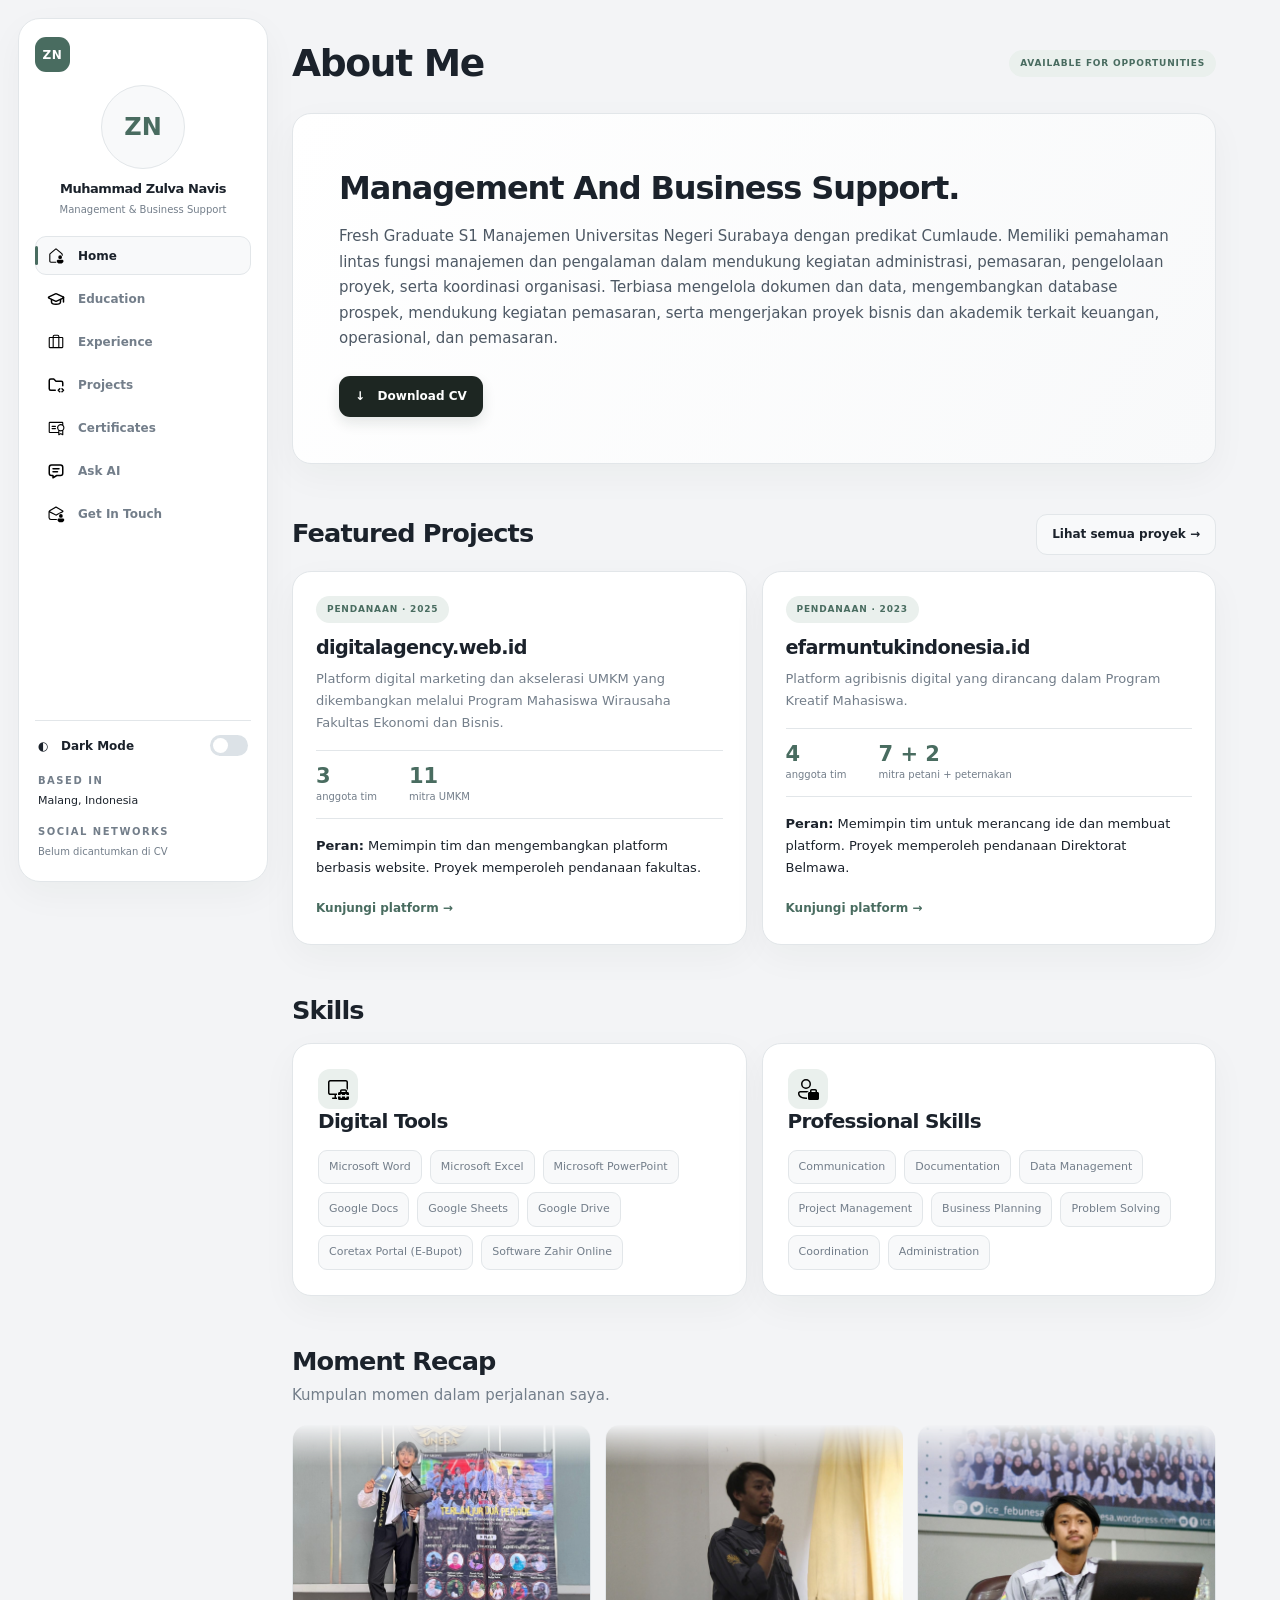
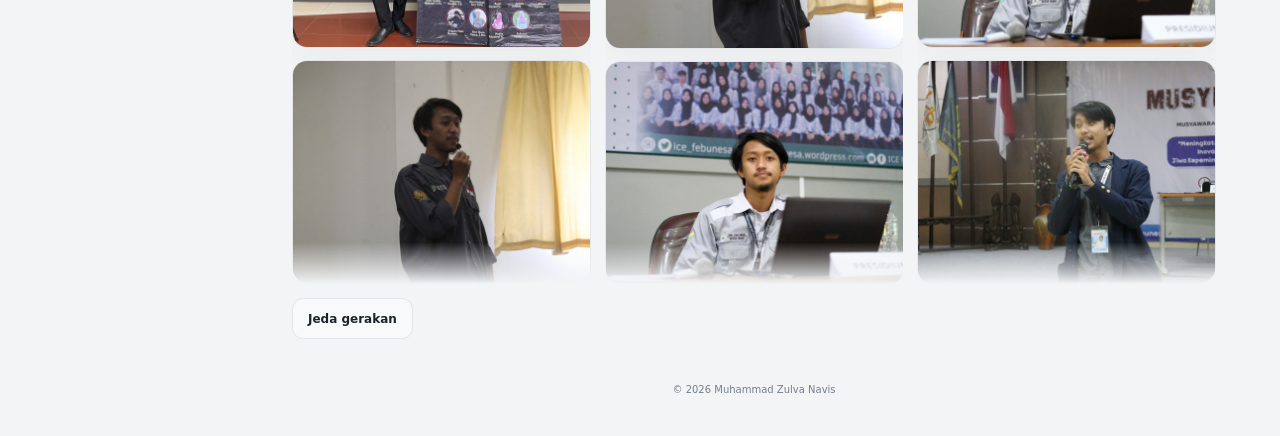
==== commit 8c69ca62: "Update index.html" ====
--- a/index.html
+++ b/index.html
@@ -24,8 +24,8 @@
       <section class="content-section skills-home-section" id="skills">
         <div class="section-heading"><div><h2>Skills</h2></div></div>
         <div class="skills-grid">
-          <section class="card skills-card"><div class="icon-tile">▧</div><h2>Perangkat kerja</h2><ul class="tag-list"><li>Microsoft Word</li><li>Microsoft Excel</li><li>Microsoft PowerPoint</li><li>Google Docs</li><li>Google Sheets</li><li>Google Drive</li><li>Coretax Portal (E-Bupot)</li><li>Software Zahir Online</li></ul></section>
-          <section class="card skills-card"><div class="icon-tile">◇</div><h2>Kompetensi</h2><ul class="tag-list"><li>Communication</li><li>Documentation</li><li>Data Management</li><li>Project Management</li><li>Business Planning</li><li>Problem Solving</li><li>Coordination</li><li>Administration</li></ul></section>
+          <section class="card skills-card"><div class="icon-tile"><img src="./assets/asset.degitaltools.svg" alt=""></div><h2>Digital Tools</h2><ul class="tag-list"><li>Microsoft Word</li><li>Microsoft Excel</li><li>Microsoft PowerPoint</li><li>Google Docs</li><li>Google Sheets</li><li>Google Drive</li><li>Coretax Portal (E-Bupot)</li><li>Software Zahir Online</li></ul></section>
+          <section class="card skills-card"><div class="icon-tile"><img src="./assets/asset.professionalskill.svg" alt=""></div><h2>Professional Skills</h2><ul class="tag-list"><li>Communication</li><li>Documentation</li><li>Data Management</li><li>Project Management</li><li>Business Planning</li><li>Problem Solving</li><li>Coordination</li><li>Administration</li></ul></section>
         </div>        
       </section>
       <section class="content-section moment-section" id="moment-recap">
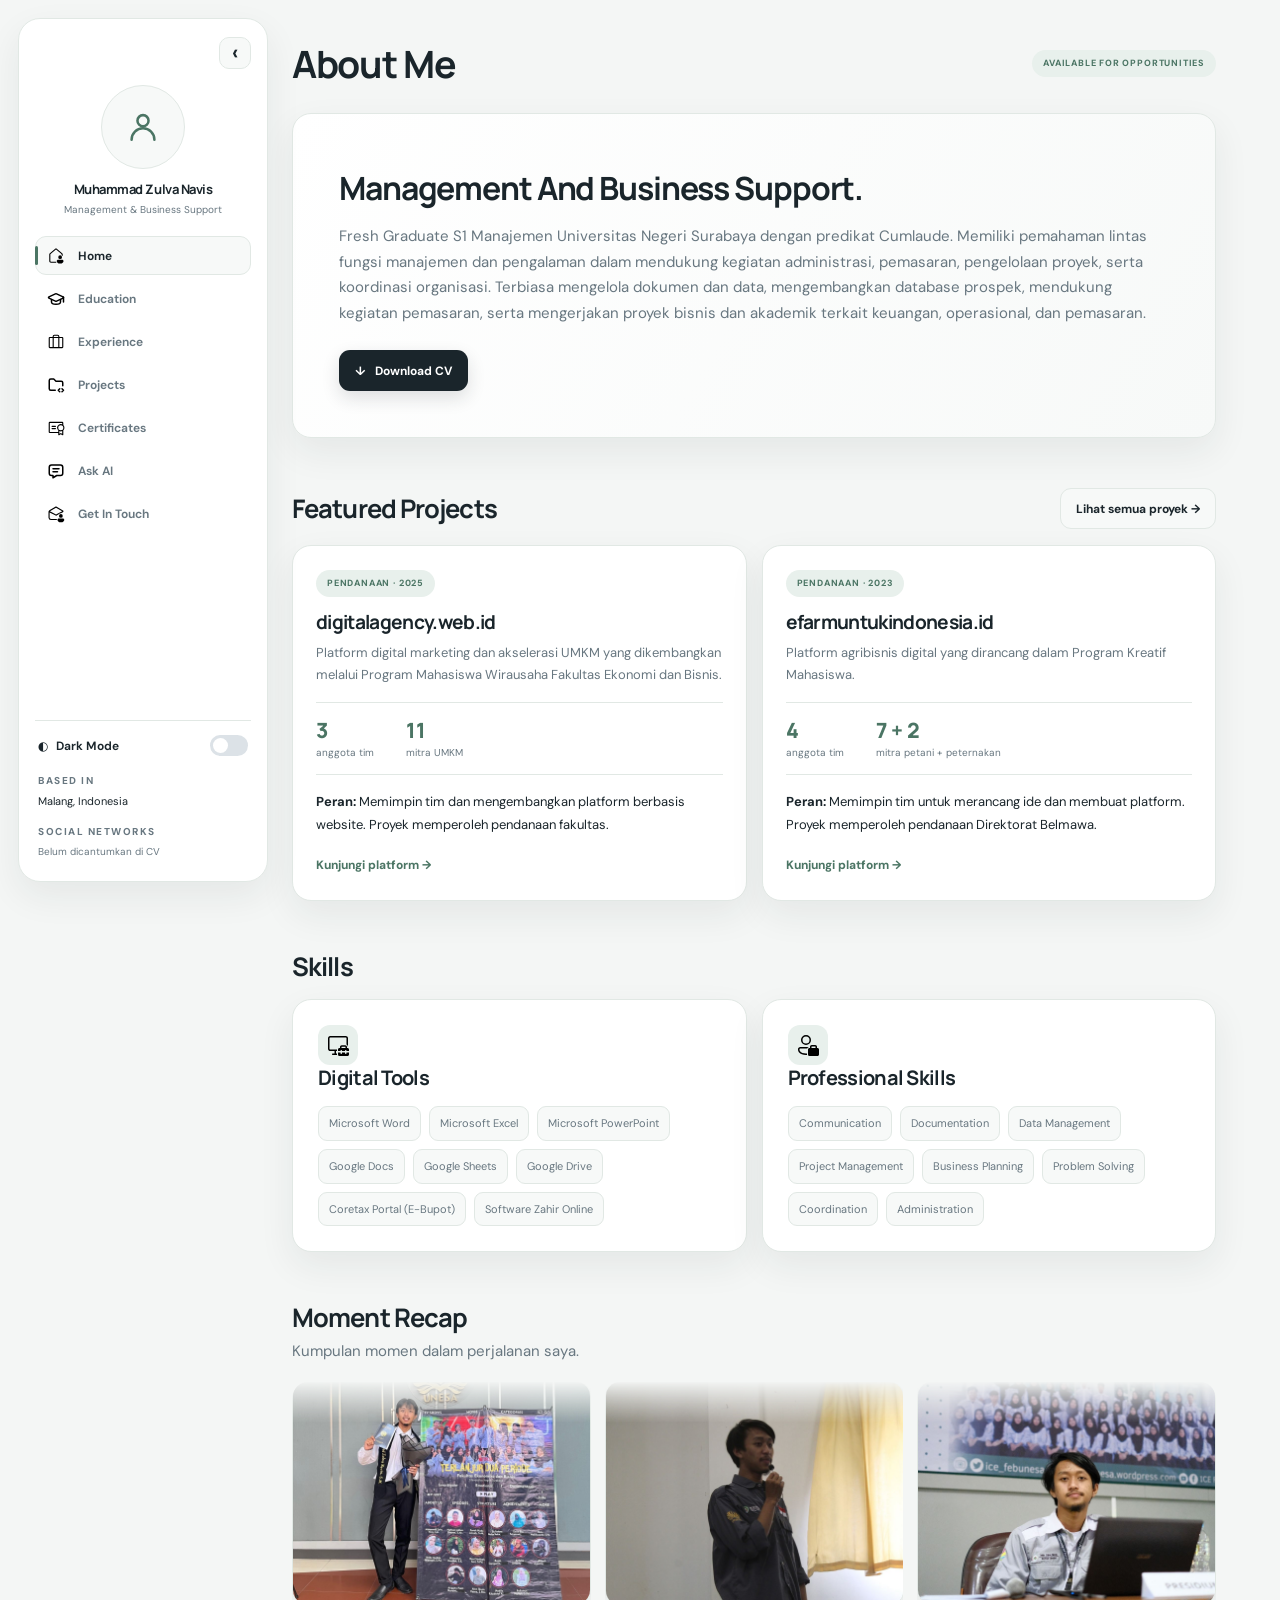
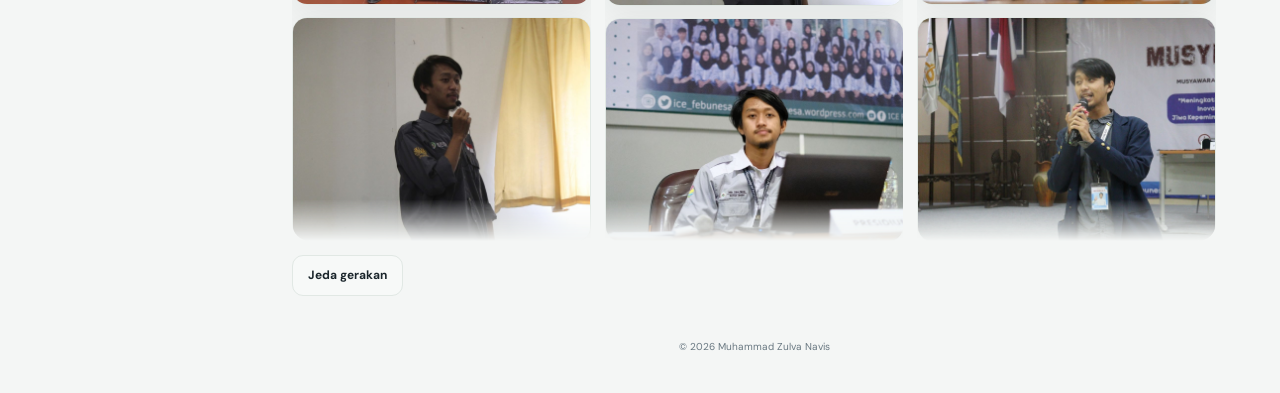
==== commit ba288023: "add new styles, index, and script" ====
--- a/index.html
+++ b/index.html
@@ -7,7 +7,7 @@
   <link rel="stylesheet" href="styles.css">
 </head>
 <body data-page="home" data-level="root">
-  <button class="mobile-menu" id="menu-toggle" aria-label="Buka menu" aria-expanded="false">☰</button>
+  <header class="mobile-topbar"><span class="mobile-brand">Muhammad Zulva Navis</span><button class="mobile-menu" id="menu-toggle" type="button" aria-label="Buka menu" aria-expanded="false">☰</button></header>
   <div class="app-shell"><aside class="sidebar" id="sidebar"></aside>
     <main class="main-content">
       <header class="page-heading"><div><h1>About Me</h1></div><span class="status-pill">AVAILABLE FOR OPPORTUNITIES</span></header>
@@ -42,4 +42,4 @@
     </main>
   </div><script src="script.js"></script>
 </body>
-</html>
+</html>
--- a/styles.css
+++ b/styles.css
@@ -1,4 +1,5 @@
-:root{color-scheme:light;--bg:#f3f4f6;--surface:#fff;--surface-soft:#f8f9fa;--text:#1b222b;--muted:#737e8a;--line:#e2e6e9;--accent:#496c60;--accent-soft:#eaf0ed;--shadow:0 12px 36px #2330260a}
+@import url('https://fonts.googleapis.com/css2?family=DM+Sans:wght@400;500;600;700&family=Manrope:wght@500;600;700;800&display=swap');
+:root{color-scheme:light;--bg:#f3f4f6;--surface:#fff;--surface-soft:#f8f9fa;--text:#1b222b;--muted:#737e8a;--line:#e2e6e9;--accent:#496c60;--accent-soft:#eaf0ed;--shadow:0 12px 36px #2330260a}
 *{box-sizing:border-box}html{min-width:320px}body{margin:0;background:var(--bg);color:var(--text);font:15px/1.7 'DM Sans',Inter,ui-sans-serif,system-ui,-apple-system,'Segoe UI',sans-serif}h1,h2,h3{font-family:Manrope,Inter,ui-sans-serif,system-ui,-apple-system,'Segoe UI',sans-serif;line-height:1.25;letter-spacing:-.035em;margin-top:0}h1{font-size:clamp(1.8rem,3vw,2.35rem);margin:0}h2{font-size:clamp(1.25rem,2vw,1.7rem);margin:0 0 .65rem}h3{font-size:1.14rem;margin:0 0 .55rem}p{margin:.5rem 0 1rem}a{color:inherit}.app-shell{max-width:1600px;margin:0 auto}.sidebar{position:fixed;inset:18px auto 18px max(18px,calc((100vw - 1600px)/2 + 18px));width:250px;background:var(--surface);border:1px solid var(--line);border-radius:22px;padding:18px 16px;display:flex;flex-direction:column;z-index:5;overflow-y:auto;overscroll-behavior-y:contain;scrollbar-width:thin;scrollbar-color:var(--line) transparent;box-shadow:var(--shadow)}.brand{display:grid;place-items:center;width:35px;height:35px;border-radius:11px;background:var(--accent);color:#fff;text-decoration:none;font:800 12px Manrope,system-ui;letter-spacing:.06em}.identity{text-align:center;padding:13px 0 18px}.avatar{display:grid;place-items:center;width:84px;height:84px;margin:0 auto 12px;border:1px solid var(--line);border-radius:50%;background:var(--surface-soft);color:var(--accent);font:800 24px Manrope,system-ui;box-shadow:0 5px 15px #00000001}.identity h2{font-size:13px;margin:0 0 4px}.identity p{font-size:10px;color:var(--muted);margin:0}.sidebar nav{display:grid;gap:4px}.nav-link{position:relative;display:flex;align-items:center;gap:13px;min-height:39px;padding:8px 11px;border:1px solid transparent;border-radius:11px;text-decoration:none;color:var(--muted);font-size:12px;font-weight:650;transition:background .16s,color .16s,border-color .16s}.nav-icon{width:18px;text-align:center;font-size:17px}.nav-icon-image{width:18px;height:18px;flex:0 0 18px;object-fit:contain}.nav-link:hover,.nav-link[aria-current="page"]{background:var(--surface-soft);border-color:var(--line);color:var(--text)}.nav-link[aria-current="page"]::before{content:'';width:3px;height:19px;position:absolute;margin-left:-12px;border-radius:4px;background:var(--accent)}.sidebar-bottom{margin-top:auto;padding:14px 3px 0;border-top:1px solid var(--line);font-size:11px}.sidebar-bottom p{margin:3px 0}.side-caption,.eyebrow{font-size:10px;letter-spacing:.15em;font-weight:750;color:var(--muted)}.theme-control{display:flex;align-items:center;justify-content:space-between;gap:10px;margin-bottom:16px;font-size:12px;font-weight:650;cursor:pointer}.theme-control input{position:absolute;opacity:0}.switch{width:38px;height:21px;border-radius:99px;background:#dce2e7;position:relative;transition:.2s}.switch::after{content:'';position:absolute;left:3px;top:3px;width:15px;height:15px;border-radius:50%;background:#fff;transition:.2s}.theme-control input:checked+.switch{background:var(--accent)}.theme-control input:checked+.switch::after{transform:translateX(17px)}.social-note{font-size:10px;color:var(--muted)}.main-content{margin-left:292px;padding:36px clamp(24px,5vw,74px) 28px 0;max-width:calc(1600px - 260px)}.page-heading,.section-heading{display:flex;justify-content:space-between;align-items:center;gap:18px;margin-bottom:22px}.page-heading{min-height:55px}.page-heading .eyebrow,.section-heading .eyebrow{margin:0 0 5px}.page-heading p.muted,.section-heading p.muted{margin:5px 0 0}.status-pill,.tag{display:inline-flex;align-items:center;border-radius:99px;background:var(--accent-soft);color:var(--accent);padding:6px 11px;font-weight:750;font-size:9px;letter-spacing:.09em}.card{background:var(--surface);border:1px solid var(--line);border-radius:19px;box-shadow:var(--shadow)}.intro-card{padding:clamp(24px,4vw,46px);background:linear-gradient(120deg,var(--surface),var(--surface-soft))}.intro-card h2{max-width:720px;font-size:clamp(1.5rem,2.5vw,2rem);margin:.5rem 0 1rem}.intro-card>p:not(.eyebrow){max-width:900px;color:#4d5864}.button{display:inline-flex;align-items:center;justify-content:center;min-height:41px;padding:9px 15px;border:1px solid transparent;border-radius:11px;text-decoration:none;font:700 12px 'DM Sans',Inter,system-ui,sans-serif;white-space:nowrap;cursor:pointer;transition:transform .15s,background .15s}.button:hover{transform:translateY(-1px)}.primary{background:#1d2622;color:white;box-shadow:0 6px 14px #12201b1c}.intro-card .button{margin-top:8px}.secondary{background:var(--surface-soft);border-color:var(--line);color:var(--text)}.content-section{margin-top:50px}.section-heading{margin-bottom:16px}.section-heading h2{margin:0}.muted{color:var(--muted)}.project-grid{display:grid;grid-template-columns:repeat(2,minmax(0,1fr));gap:15px}.project-card{padding:23px}.project-card h2,.project-card h3{font-size:1.2rem;margin:13px 0 7px;overflow-wrap:anywhere}.project-card>p{color:var(--muted);font-size:13px}.project-card .role{color:var(--text)}.metrics{display:flex;gap:32px;margin:16px 0;padding:13px 0;border-block:1px solid var(--line)}.metrics div{display:grid}.metrics strong{font:800 21px Manrope,system-ui;color:var(--accent)}.metrics span{font-size:10px;color:var(--muted)}.text-link{font-size:12px;color:var(--accent);font-weight:750;text-decoration:none}.text-link:hover{text-decoration:underline}.site-footer{padding:42px 0 10px;text-align:center;color:var(--muted);font-size:10px}.education-card{display:flex;align-items:center;gap:22px;padding:clamp(25px,5vw,48px)}.edu-mark{display:grid;place-items:center;flex:0 0 auto;width:74px;height:74px;border-radius:18px;background:var(--accent-soft);color:var(--accent);font:800 14px Manrope,system-ui}.education-card h2{font-size:1.65rem}.education-card p{margin:.3rem 0}.education-facts{display:flex;gap:12px;margin-top:18px}.education-facts span{padding:7px 11px;background:var(--surface-soft);border:1px solid var(--line);border-radius:10px;font-size:12px}.education-facts b{color:var(--accent)}.timeline{display:grid;gap:14px}.timeline-card{padding:23px 25px;border-left:3px solid var(--accent)}.date{color:var(--accent);font-size:10px;letter-spacing:.1em;font-weight:750}.timeline-card h2,.leadership-card h2{margin:7px 0 2px;font-size:1.2rem}.timeline-card p{margin:2px 0}.timeline-card ul{padding-left:19px;margin:.8rem 0 0;color:#4e5966;font-size:13px}.timeline-card li+li{margin-top:5px}.leadership-card{padding:25px}.leadership-card>p{color:#4e5966}.highlight-stat{display:flex;align-items:center;gap:14px;padding:14px 17px;margin-top:17px;border-radius:13px;background:var(--accent-soft)}.highlight-stat strong{font:800 28px Manrope,system-ui;color:var(--accent)}.highlight-stat span{font-size:12px;color:var(--muted)}.project-list{display:grid;gap:14px}.project-list .project-card{padding:24px 26px}.project-list .project-card h2{font-size:1.35rem}.project-list .metrics{max-width:340px}.skills-grid{display:grid;grid-template-columns:repeat(2,minmax(0,1fr));gap:15px}.skills-card{padding:25px}.icon-tile{display:grid;place-items:center;width:40px;height:40px;border-radius:12px;background:var(--accent-soft);color:var(--accent);font-size:19px}.skills-card .eyebrow{margin:18px 0 5px}.skills-card h2{font-size:1.25rem}.tag-list{display:flex;flex-wrap:wrap;gap:8px;list-style:none;padding:0;margin:16px 0 0}.tag-list li{padding:7px 10px;border:1px solid var(--line);background:var(--surface-soft);border-radius:9px;color:var(--muted);font-size:11px}.note{font-size:11px;color:var(--muted);margin:14px 3px}.certificate-grid{display:grid;grid-template-columns:repeat(2,minmax(0,1fr));gap:13px}.certificate-card{padding:21px}.certificate-card h2{font-size:1rem;margin:9px 0 5px}.certificate-card p{font-size:12px;color:var(--muted);margin:0}.ask-card{max-width:880px;padding:26px}.ask-intro{display:flex;gap:14px;align-items:flex-start;margin-bottom:22px}.ask-intro h2{font-size:1.25rem;margin:2px 0 5px}.ask-intro p{font-size:12px;margin:0}.ask-card label{display:block;font-weight:700;font-size:12px;margin-bottom:8px}.ask-row{display:flex;gap:9px}.ask-row input{flex:1;min-width:0;border:1px solid var(--line);border-radius:11px;padding:10px 13px;background:var(--surface-soft);color:var(--text);font:inherit;font-size:13px}.suggestions{display:flex;flex-wrap:wrap;gap:8px;margin-top:12px}.suggestions button{border:1px solid var(--line);border-radius:99px;background:var(--surface-soft);color:var(--muted);padding:7px 10px;font:600 10px 'DM Sans',Inter,system-ui,sans-serif;cursor:pointer}.suggestions button:hover{color:var(--text);border-color:var(--accent)}.answer{min-height:48px;padding:13px 15px;margin-top:16px;border-radius:11px;background:var(--surface-soft);color:var(--muted);font-size:12px}.contact-card{max-width:850px;padding:clamp(25px,5vw,46px)}.contact-card h2{max-width:600px;margin:.5rem 0;font-size:clamp(1.45rem,2.4vw,1.9rem)}.contact-methods{display:grid;gap:10px;margin-top:28px}.contact-method{display:flex;align-items:center;gap:13px;padding:13px;border:1px solid var(--line);border-radius:13px;text-decoration:none;background:var(--surface-soft)}.contact-method>span:nth-child(2){display:grid;min-width:0}.contact-method small{font-size:9px;color:var(--muted);letter-spacing:.12em;font-weight:750}.contact-method b{font-size:12px;overflow-wrap:anywhere}.contact-method .arrow{margin-left:auto;color:var(--accent)}
 .mobile-menu{display:none}body.dark{color-scheme:dark;--bg:#121715;--surface:#1a211e;--surface-soft:#202925;--text:#edf3ef;--muted:#a1ada6;--line:#303b35;--accent:#91bda8;--accent-soft:#263a31;--shadow:0 12px 36px #0002}body.dark .intro-card>p:not(.eyebrow),body.dark .timeline-card ul,body.dark .leadership-card>p{color:#c3cec7}
 @media(max-width:1000px){.sidebar{width:218px;left:12px;inset-block:12px}.main-content{margin-left:252px;padding-right:22px}.certificate-grid,.skills-grid{grid-template-columns:1fr 1fr}}
@@ -23,4 +24,65 @@
 @keyframes moment-scroll-down{from{transform:translateY(-50%)}to{transform:translateY(0)}}
 @media(max-width:700px){.moment-carousel{grid-template-columns:repeat(2,minmax(0,1fr));gap:10px;height:360px;min-height:260px}.moment-column:nth-child(3){display:none}.moment-sequence{gap:10px;padding-bottom:10px}.moment-card{border-radius:12px}}
 @media(max-width:390px){.moment-carousel{height:320px}.moment-card img{aspect-ratio:1/1}}
-@media(prefers-reduced-motion:reduce){.moment-track{animation-play-state:paused!important}}
+@media(prefers-reduced-motion:reduce){.moment-track{animation-play-state:paused!important}}
+
+
+/* Shared visual direction: calm neutrals, deep ink and muted green. */
+:root{color-scheme:light;--bg:#f4f6f5;--surface:#fff;--surface-soft:#f7f9f8;--text:#1a252b;--muted:#687780;--line:#e1e8e4;--accent:#4b7564;--accent-soft:#e8f0ec;--shadow:0 14px 36px rgba(28,48,39,.07)}
+body.dark{color-scheme:dark;--bg:#131a17;--surface:#1b2420;--surface-soft:#222d28;--text:#eef4f0;--muted:#a4b2aa;--line:#34423b;--accent:#9bc3ad;--accent-soft:#293d33;--shadow:0 14px 36px rgba(0,0,0,.2)}
+body{font-family:'DM Sans',Inter,ui-sans-serif,system-ui,-apple-system,'Segoe UI',sans-serif}
+h1,h2,h3,.identity h2,.mobile-brand{font-family:Manrope,'DM Sans',Inter,ui-sans-serif,system-ui,sans-serif}
+.primary{background:var(--text);color:var(--surface);box-shadow:0 7px 18px rgba(26,37,43,.14)}
+.intro-card>p:not(.eyebrow),.timeline-card ul,.leadership-card>p{color:var(--muted)}
+body.dark .intro-card>p:not(.eyebrow),body.dark .timeline-card ul,body.dark .leadership-card>p{color:var(--muted)}
+
+/* Desktop sidebar collapse and its always-visible control. */
+.sidebar-topbar{display:flex;justify-content:flex-end;min-height:31px;margin-bottom:3px}
+.sidebar-collapse{display:grid;place-items:center;width:32px;height:32px;border:1px solid var(--line);border-radius:10px;background:var(--surface-soft);color:var(--text);font:600 22px/1 'DM Sans',sans-serif;cursor:pointer;transition:background .18s,color .18s,transform .22s}
+.sidebar-collapse:hover{background:var(--accent-soft);color:var(--accent)}
+.sidebar-collapse span{display:block;transition:transform .22s ease}
+.sidebar{transition:width .24s ease,padding .24s ease}
+.main-content{transition:margin-left .24s ease,max-width .24s ease}
+.theme-label{display:inline-flex;align-items:center;gap:8px}
+.sidebar-collapse:focus-visible,.mobile-menu:focus-visible,.nav-link:focus-visible{outline:3px solid color-mix(in srgb,var(--accent) 45%,transparent);outline-offset:2px}
+.avatar svg{width:38px;height:38px;fill:none;stroke:currentColor;stroke-width:1.6;stroke-linecap:round;stroke-linejoin:round}
+.mobile-topbar{display:none}
+.sidebar-backdrop{display:none}
+@media(min-width:701px){
+  body.sidebar-collapsed .sidebar{width:82px;padding:18px 10px}
+  body.sidebar-collapsed .main-content{margin-left:124px;max-width:calc(1600px - 92px)}
+  body.sidebar-collapsed .sidebar-collapse span{transform:rotate(180deg)}
+  body.sidebar-collapsed .identity{padding:10px 0 16px}
+  body.sidebar-collapsed .identity .avatar{width:48px;height:48px;margin-bottom:0}
+  body.sidebar-collapsed .identity h2,body.sidebar-collapsed .identity p{display:none}
+  body.sidebar-collapsed .nav-link{justify-content:center;gap:0;padding-inline:7px}
+  body.sidebar-collapsed .nav-link>span:last-child{position:absolute;width:1px;height:1px;padding:0;margin:-1px;overflow:hidden;clip:rect(0,0,0,0);white-space:nowrap;border:0}
+  body.sidebar-collapsed .nav-link[aria-current="page"]::before{left:4px;margin-left:0}
+  body.sidebar-collapsed .sidebar-bottom{padding-inline:0}
+  body.sidebar-collapsed .theme-control{justify-content:center}
+  body.sidebar-collapsed .theme-control .theme-text{position:absolute;width:1px;height:1px;padding:0;margin:-1px;overflow:hidden;clip:rect(0,0,0,0);white-space:nowrap;border:0}
+  body.sidebar-collapsed .sidebar-bottom>p{display:none}
+}
+@media(min-width:701px) and (max-width:1000px){
+  body.sidebar-collapsed .sidebar{width:74px;padding-inline:9px}
+  body.sidebar-collapsed .main-content{margin-left:106px;max-width:calc(100% - 108px)}
+}
+
+/* Mobile: a compact top bar controls the drawer from every route. */
+@media(max-width:700px){
+  body.mobile-sidebar-open{overflow:hidden}
+  .mobile-topbar{position:fixed;inset:0 0 auto;z-index:7;display:flex;align-items:center;justify-content:space-between;gap:12px;height:62px;padding:0 16px;background:color-mix(in srgb,var(--surface) 94%,transparent);border-bottom:1px solid var(--line);backdrop-filter:blur(12px)}
+  .mobile-brand{min-width:0;overflow:hidden;color:var(--text);font-size:13px;font-weight:800;letter-spacing:-.02em;text-overflow:ellipsis;white-space:nowrap}
+  .mobile-menu{display:grid;place-items:center;flex:0 0 42px;width:42px;height:42px;padding:0;border:1px solid var(--line);border-radius:12px;background:var(--surface);color:var(--text);font:500 23px/1 'DM Sans',sans-serif;cursor:pointer;box-shadow:var(--shadow)}
+  .sidebar{inset:0 auto 0 0;z-index:6;width:min(82vw,290px);padding:16px;border-radius:0 20px 20px 0;transform:translateX(-105%);transition:transform .24s ease,box-shadow .24s ease;box-shadow:var(--shadow)}
+  .sidebar.open{transform:translateX(0)}
+  .sidebar-backdrop{position:fixed;inset:0;z-index:5;display:none;width:100%;height:100%;border:0;background:rgba(17,27,23,.38);cursor:pointer}
+  body.mobile-sidebar-open .sidebar-backdrop{display:block}
+  .sidebar-collapse{display:none}
+  .main-content{margin-left:0;max-width:none;padding:82px 22px 28px}
+  .section-heading{flex-direction:column;align-items:flex-start}
+  .section-heading>.button{align-self:flex-start;margin-top:3px}
+  .moment-carousel:hover .moment-track{animation-play-state:running}
+  .moment-column:hover .moment-track{animation-play-state:paused}
+}
+@media(max-width:390px){.main-content{padding-inline:17px}.mobile-topbar{padding-inline:13px}}
